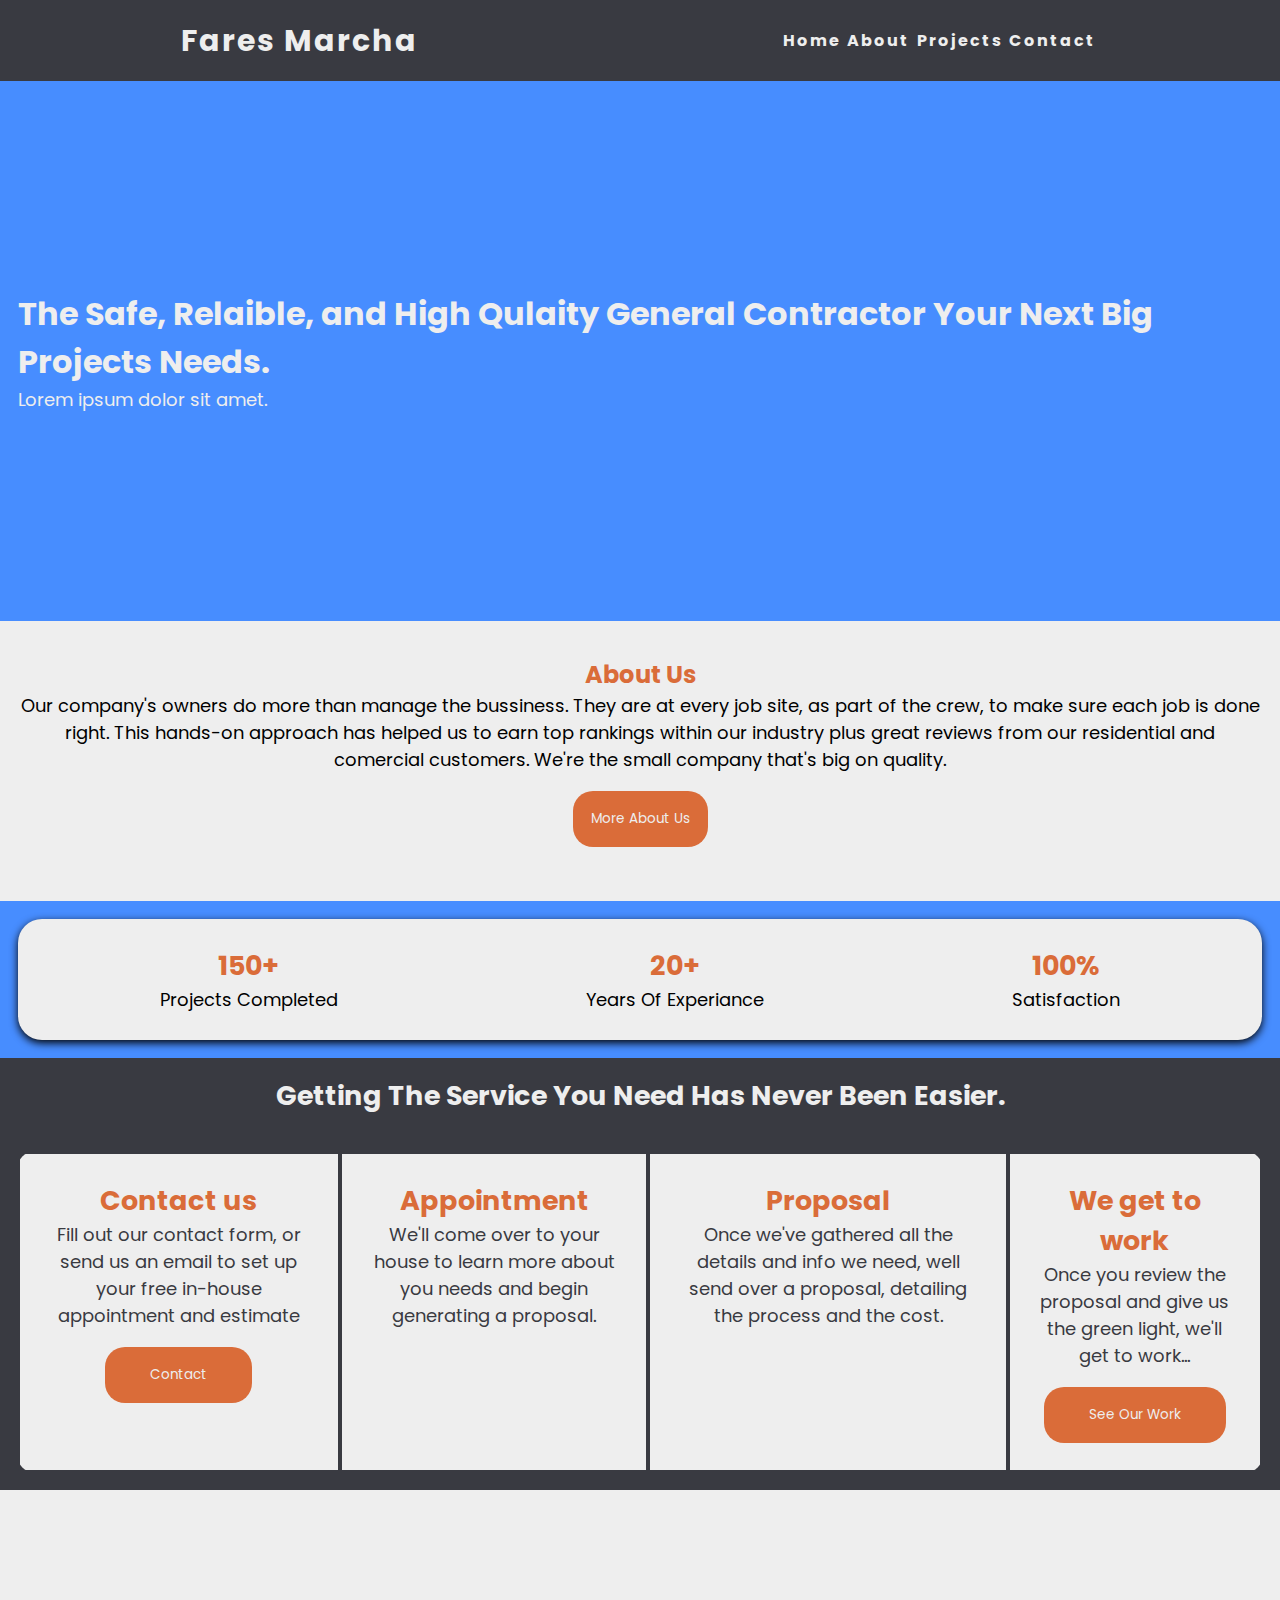
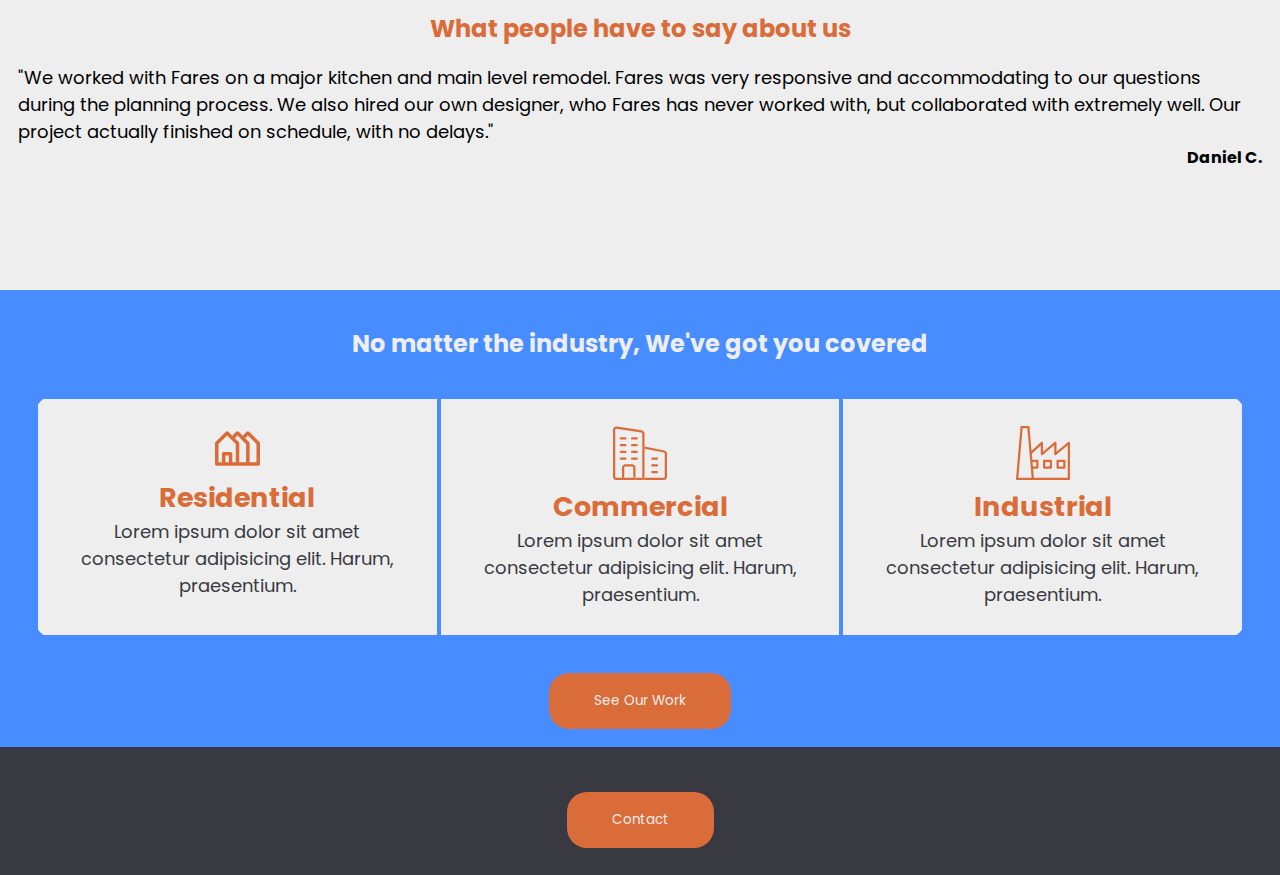
==== index.html @ 55ed6d0e "possible fix for navbar" ====
<!DOCTYPE html>
<html lang="en">
<head>
    <meta charset="UTF-8">
    <meta http-equiv="X-UA-Compatible" content="IE=edge">
    <meta name="viewport" content="width=device-width, initial-scale=1.0">
    <link rel="stylesheet" href="styles.css">
    <title>Document</title>
</head>
<body>
    <header>
        <!-- this is the navbar-->
        <nav>
            <div class="logo">
                <h2>Fares Marcha</h2>
            </div>
            <ul class="navlinks">
                <li><a href="index.html">Home</a></li>
                <li><a href="about.html">About</a></li>
                <li><a href="project.html">Projects</a></li>
                <li><a href="contact.html">Contact</a></li>
            </ul>
            <div class="burger">
                <div class="line1"></div>
                <div class="line2"></div>
                <div class="line3"></div>
            </div>
        </nav>
    </header>
    <!-- ************************* this is the welcome section-->
    <section class="welcome">
        <div>
            <h1>
                The Safe, Relaible, and High Qulaity General Contractor Your Next Big Projects Needs.
            </h1>
            <p id="wp">
                Lorem ipsum dolor sit amet.
            </p>
        </div>
    </section>
    <!-- ************************* this is the about section-->
    <section class="about" id="about">
        <div>
            <h2>About Us</h2>
            <p id="aboutP">Our company's owners do more than manage the bussiness.
                They are at every job site, as part of the crew, to make sure each job is done right.
                This hands-on approach has helped us to earn top rankings within our industry plus great reviews from our residential and 
                comercial customers. We're the small company that's big on quality.
            </p>
        </div>
        <div><button><a href="about.html">More About Us</a></button></div>
    </section>
    <!-- ************************* this is the highlight sats section-->
    <section class="highlightStats" id="Highlight">
        <div class="stats">
            <div class="card">
                <h3>150+</h3>
                <p>Projects Completed</p>
            </div>
            <div class="card">
                <h3>20+</h3>
                <p>Years Of Experiance</p>
            </div>
            <div class="card">
                <h3>100%</h3>
                <p>Satisfaction</p>
            </div>
        </div>
    </section>
    <!-- ************************* this is the Process section-->
    <section class="process" id="process">
        <h3 class="title">Getting The Service You Need Has Never Been Easier.</h3>
        <div class="container">
            <div class="card2">
                <h3>Contact us</h3>
                <p>Fill out our contact form, or send us an email to set up your free in-house appointment and estimate</p>
                <button id="contact" id= "processButton"><a href="contact.html">Contact</a></button>
            </div>
            <div class="card2">
                <h3>Appointment</h3>
                <p>We'll come over to your house to learn more about you needs and begin generating a proposal.</p>
            </div>
            <div class="card2">
                <h3>Proposal</h3>
                <p>Once we've gathered all the details and info we need, well send over a proposal, detailing the process and the cost.</p>
            </div>
            <div class="card2">
                <h3>We get to work</h3>
                <p>Once you review the proposal and give us the green light, we'll get to work...</p>
                <button id="contact"><a href="project.html">See Our Work</a></button>
            </div>
        </div>
    </section>
    
    <!-- ************************* this is the reviews section-->
    <section class="reviews" id="Reviews">
        <h2>What people have to say about us</h2>
        <div class="card3">
            <p class="reviewtext">
                "We worked with Fares on a major kitchen and main level remodel. 
                Fares was very responsive and accommodating to our questions during the planning process.
                We also hired our own designer, who Fares has never worked with, but collaborated with extremely well.
                Our project actually finished on schedule, with no delays."
            </p>
            <h4 class="reviewAurthor">Daniel C.</h4>
        </div>
    </section>
    <!-- ************************* this is the Projects section-->
    <section class="projects" id="Projects">
        <h2>No matter the industry, We've got you covered</h2>
        <div class="container">
            <div class="card2">
                <svg height="5vh" viewBox="0 -58 512 511" width="5vh" xmlns="http://www.w3.org/2000/svg" style="fill:rgb(218, 108, 57);"><path d="m506.144531 124.359375-118-118c-7.8125-7.8125-20.476562-7.8125-28.285156 0l-44.859375 44.855469-44.855469-44.855469c-7.8125-7.8125-20.476562-7.8125-28.285156 0l-44.859375 44.855469-44.859375-44.855469c-7.808594-7.8125-20.472656-7.8125-28.28125 0l-118 118c-3.753906 3.75-5.859375 8.835937-5.859375 14.140625v236c0 11.046875 8.953125 20 20 20h472c11.046875 0 20-8.953125 20-20v-236c0-5.304688-2.105469-10.390625-5.855469-14.140625zm-250.144531-75.574219c10.535156 10.535156 85.859375 85.859375 98 98v207.714844h-78v-216c0-5.304688-2.105469-10.390625-5.855469-14.140625l-44.859375-44.859375zm-216 98 98-98 98 98v207.714844h-38.664062v-98c0-11.046875-8.953126-20-20-20h-78.667969c-11.046875 0-20 8.953125-20 20v98h-38.667969zm117.335938 207.714844h-38.667969v-78h38.667969zm314.664062 0h-78v-216c0-5.304688-2.105469-10.390625-5.855469-14.140625l-44.859375-44.859375 30.714844-30.714844 98 98zm0 0"/></svg>
                <h3>Residential</h3>
                <p>Lorem ipsum dolor sit amet consectetur adipisicing elit. Harum, praesentium.</p>
            </div>
            <div class="card2">
                <svg id="_x31__px" enable-background="new 0 0 24 24" height="6vh" viewBox="0 0 24 24" width="6vh" xmlns="http://www.w3.org/2000/svg" style="fill:rgb(218, 108, 57);"><g id="XMLID_1_"><path d="m14 9.09 8.81 1.75c.71.15 1.19.75 1.19 1.46v10.2c0 .83-.67 1.5-1.5 1.5h-9c.28 0 .5-.22.5-.5v-.5h8.5c.27 0 .5-.22.5-.5v-10.2c0-.23-.16-.44-.39-.49l-8.61-1.7z"/><path d="m19.5 14c.28 0 .5.22.5.5s-.22.5-.5.5h-2c-.28 0-.5-.22-.5-.5s.22-.5.5-.5z"/><path d="m19.5 17c.28 0 .5.22.5.5s-.22.5-.5.5h-2c-.28 0-.5-.22-.5-.5s.22-.5.5-.5z"/><path d="m19.5 20c.28 0 .5.22.5.5s-.22.5-.5.5h-2c-.28 0-.5-.22-.5-.5s.22-.5.5-.5z"/><path d="m14 23.5c0 .28-.22.5-.5.5s-.5-.22-.5-.5v-.5-13.5c0-.15.07-.29.18-.39.12-.09.27-.13.42-.1l.4.08v1.02 12.89z"/><path d="m13 23v.5c0 .28.22.5.5.5h-4c.28 0 .5-.22.5-.5v-.5z"/><path d="m10.5 5c.28 0 .5.22.5.5s-.22.5-.5.5h-2c-.28 0-.5-.22-.5-.5s.22-.5.5-.5z"/><path d="m11 8.5c0 .28-.22.5-.5.5h-2c-.28 0-.5-.22-.5-.5s.22-.5.5-.5h2c.28 0 .5.22.5.5z"/><path d="m10.5 11c.28 0 .5.22.5.5s-.22.5-.5.5h-2c-.28 0-.5-.22-.5-.5s.22-.5.5-.5z"/><path d="m10.5 14c.28 0 .5.22.5.5s-.22.5-.5.5h-2c-.28 0-.5-.22-.5-.5s.22-.5.5-.5z"/><path d="m6 14.5c0 .28-.22.5-.5.5h-2c-.28 0-.5-.22-.5-.5s.22-.5.5-.5h2c.28 0 .5.22.5.5z"/><path d="m5.5 5c.28 0 .5.22.5.5s-.22.5-.5.5h-2c-.28 0-.5-.22-.5-.5s.22-.5.5-.5z"/><path d="m5.5 8c.28 0 .5.22.5.5s-.22.5-.5.5h-2c-.28 0-.5-.22-.5-.5s.22-.5.5-.5z"/><path d="m5.5 11c.28 0 .5.22.5.5s-.22.5-.5.5h-2c-.28 0-.5-.22-.5-.5s.22-.5.5-.5z"/><path d="m9 18.5c0-.28-.23-.5-.5-.5h-3c-.28 0-.5.22-.5.5v4.5h-1v-4.5c0-.83.67-1.5 1.5-1.5h3c.83 0 1.5.67 1.5 1.5v4.5h-1z"/><path d="m5 23h4 1v.5c0 .28-.22.5-.5.5h-5c-.28 0-.5-.22-.5-.5v-.5z"/><path d="m1.75.2 10.99 1.67c.73.12 1.26.74 1.26 1.48v5.74l-.4-.08c-.15-.03-.3.01-.42.1-.11.1-.18.24-.18.39v-6.15c0-.25-.18-.46-.42-.5l-10.99-1.66c-.03-.01-.06-.01-.09-.01-.12 0-.23.04-.32.12-.12.1-.18.23-.18.38v20.82c0 .28.23.5.5.5h2.5v.5c0 .28.22.5.5.5h-3c-.83 0-1.5-.67-1.5-1.5v-20.82c0-.44.19-.86.53-1.14.34-.29.78-.41 1.22-.34z"/></g></svg>
                <h3>Commercial</h3>
                <p>Lorem ipsum dolor sit amet consectetur adipisicing elit. Harum, praesentium.</p>
            </div>
            <div class="card2">
                <svg xmlns="http://www.w3.org/2000/svg" viewBox="0 0 512.003 512.003" style="enable-background:new 0 0 512.003 512.003; fill:rgb(218, 108, 57);" xml:space="preserve" height="6vh" width="6vh"> 
                    <path d="M330.669,320.001h-64c-5.888,0-10.667,4.779-10.667,10.667v64c0,5.888,4.779,10.667,10.667,10.667h64
                        c5.888,0,10.667-4.779,10.667-10.667v-64C341.336,324.78,336.557,320.001,330.669,320.001z M320.003,384.001h-42.667v-42.667
                        h42.667V384.001z"/>
                    <path d="M505.859,150.38c-3.691-1.749-8.149-1.173-11.349,1.451l-110.507,92.096v-83.904c0-4.139-2.389-7.915-6.144-9.664
                        c-3.712-1.749-8.149-1.173-11.349,1.451l-110.507,92.096v-83.904c0-4.245-2.496-8.064-6.379-9.771
                        c-3.84-1.728-8.384-0.96-11.499,1.899l-90.56,83.029L127.96,9.751c-0.469-5.525-5.099-9.749-10.624-9.749h-64
                        c-5.525,0-10.155,4.245-10.624,9.749L0.045,500.417c-0.277,2.965,0.725,5.931,2.752,8.128c2.027,2.197,4.885,3.456,7.872,3.456
                        h490.667c5.888,0,10.667-4.779,10.667-10.624V160.044C512.003,155.905,509.613,152.129,505.859,150.38z M22.296,490.668
                        L63.107,21.335h44.437l40.811,469.333H22.296z M156.803,341.335h35.2v42.667h-31.488L156.803,341.335z M490.669,490.668H169.773
                        l-7.424-85.333h40.32c5.888,0,10.667-4.779,10.667-10.667v-64c0-5.888-4.779-10.667-10.667-10.667h-47.723l-5.056-58.027
                        l84.779-77.717v82.411c0,4.139,2.389,7.893,6.144,9.643s8.149,1.216,11.349-1.451l110.507-92.096v83.904
                        c0,4.139,2.389,7.915,6.144,9.643c3.733,1.749,8.171,1.216,11.349-1.451l110.507-92.096V490.668z"/>
                    <path d="M394.669,405.335h64c5.888,0,10.667-4.779,10.667-10.667v-64c0-5.888-4.779-10.667-10.667-10.667h-64
                        c-5.888,0-10.667,4.779-10.667,10.667v64C384.003,400.556,388.781,405.335,394.669,405.335z M405.336,341.335h42.667v42.667
                        h-42.667V341.335z"/>
                </svg>
                <h3>Industrial</h3>
                <p>Lorem ipsum dolor sit amet consectetur adipisicing elit. Harum, praesentium.</p>
            </div>
                    
        </div>
        <button id="contact"><a href="project.html">See Our Work</a></button>
    </section>
    <!-- ************************* this is the Contact section-->
    <section class="contact">
        <h2></h2>
        <button id="contact"><a href="contact.html">Contact</a></button>
    </section>
    <!-- ************************* this is the Footer section-->
    <footer>
        
    </footer>
    <!-- ************************* Link to app js-->
    <script src="app.js"></script>

</body>
</html>
---- styles.css ----
@import url('https://fonts.googleapis.com/css2?family=Poppins:wght@200;300;400;500;700&display=swap');

*{
    margin: 0;
    padding: 0;
    box-sizing: border-box;
    font-family: 'Poppins', sans-serif;
}

:root{
    --white:rgb(238, 238, 238);
    --grey:rgb(57, 58, 65);
    --blue: rgb(71, 141, 255);
    --orange: rgb(218, 108, 57);
    --orange-hover: rgb(255, 81, 0);
}
section{
    display: flex;
}
body {
    overflow-x: hidden; /* Hide scrollbars */
    max-width: 100%;
  }
h3 {
 font-size: 3vh;
}
p {
    font-size: 2vh;;
}
/*NavBar*/
nav {
    display: flex;
    justify-content: space-around;
    align-items: center;
    min-height: 9vh;
    background-color: var(--grey);
    
}
.logo {
    color: var(--white);
    font-size: 20px;
    text-transform: capitalize;
    letter-spacing: 2px;
}
.navlinks {
    display: flex;
    justify-content: space-around;
    width: 25%;
    max-width: 100%;
    overflow-x: hidden;
}
.navlinks li{
    list-style-type: none;
}
.navlinks a {
    color: var(--white);
    text-decoration: none;
    font-size: 16px;
    letter-spacing: 2px;
    font-weight: bold;
}

.navlinks a:hover {
    color: var(--blue);
}

/*Burger menue*/

.burger {
    display: none;
    cursor: pointer;
}
.burger div{
    width:25px;
    height:3px;
    background-color:var(--white);
    margin:5px;
    transition: all 0.3s ease;
}

@media screen and (max-width:1120px) {
    .navlinks{
        width: 50%;
    }
}

@media (max-width:768px) {
    body{
        max-width: 100%;
        overflow-x: hidden;
    }
    .navlinks{
        position: fixed;
        height: 92vh;
        top: 8vh;
        background-color: var(--grey);
        display: flex;
        flex-direction: column;
        align-items: center;
        width: 100%;
        transform: translateX(-100%);
        transition: transform 0.4s ease-in;
        -webkit-transform: translateZ(0);
        -webkit-backface-visibility: hidden;
    }
    .navlinks li{
        opacity: 0;
    }
    .burger {
        display: block;
    }
}

.nav-active{
    transform: translateX(0);
}
@keyframes navLinkFade{
    from {
        opacity: 0;
        transform: translateX(-100%);
        max-width: 100%;
        overflow-x: hidden;
    }
    to {
        opacity: 1;
        transform: translateX(0);
        max-width: 100%;
        overflow-x: hidden;

    }
}

.toggle .line1{
    transform: rotate(-45deg) translate(-5px,6px);
    
}
.toggle .line2{
    opacity: 0;
}
.toggle .line3{
    transform: rotate(45deg) translate(-5px,-6px);
}
/************************* welcome Section*************************/
.welcome {
    min-height: 60vh;
    justify-content: flex-start;
    align-items: center;
    background-color: var(--blue);
    padding: 2vh;
}
.welcome h1{
    color: var(--white);
}
#wp{
    color: var(--white);
    text-align: left;
}

/*************************Section #2 about*************************/
.about {
    padding: 4vh 0;
    background-color: var(--white);
    flex-direction: column;
    flex-wrap: nowrap;
    justify-content: center;
    align-items: center;
}
.about h2 {
    padding: 0 2vh;
    text-align: center;
    color: var(--orange);
}
.about #aboutP{
    padding: 0 2vh;
    text-align: center;
    color: black;
}
.about button{
    margin: 2vh 0;
    background-color: var(--orange);
    padding: 2vh;
    border-radius: 20px;
    border: none;
}
.about button:hover{
    background-color: var(--orange-hover);
}
.about button a{
    color: var(--white);
    text-decoration: none;
    font-size: 1.5vh;
}

/*************************Section #3 highlight sats*************************/
.highlightStats {
    padding: 2vh;
    background-color: var(--blue);
}
.stats {
    width: 100%;
    padding: 2vh;
    background-color: var(--white);
    border-radius: 24px;
    box-shadow: 0 3px 8px black;
    display: flex;
    justify-content:space-around;
}
.stats h3 {
    color: var(--orange)
}
.card {
    margin: 1vh;
    text-align: center;
    
}

/*************************Section #4 Process*************************/
.process {
    min-height: 400px;
    background-color: var(--grey);
    justify-content: center;
    flex-direction: column;
    align-items: center;
}
.title {
    margin: 2vh;
    color: var(--white);
}
.container{
    background-color: var(--white);
    border-radius: 15px;
    display: flex;
    flex-flow: row;
    justify-content: center;
    margin: 2vh;
    color: var(--grey);
}
.card2 {
    align-items: center;
    text-align: center;
    border: 2px solid var(--grey);
    padding: 3vh;
}
.card2 h3 {
    color: var(--orange);
}
@media (max-width:768px){
    .container{
        flex-direction: column;
    }
}

/*************************section #5 reviews*************************/
.reviews {
    min-height: 400px;
    background-color: var(--white);
    flex-direction: column;
    justify-content: center;
    align-items: center;
    padding: 2vh;
}
.reviews h2 {
    color: var(--orange);
}
.reviews p {
    font-size: 2vh;
}
.reviews h4 {
    text-align: right;
}
.reviews div {
    margin-top: 2vh;
}

/*************************Section #6 Projects*************************/
.projects {
    background-color: var(--blue);
    flex-direction: column;
    justify-content: center;
    align-items: center;
    padding: 2vh;
}
.projects .card2 {
    border-color: var(--blue);
}
.projects h2 {
    margin: 2vh;
    color: var(--white);
}

/*************************Section #7 Contact*************************/
.contact {
    padding: 3vh;
    background-color: var(--grey);
    justify-content: center;
    align-items: center;
}
#contact {
    margin-top: 2vh;
    background-color: var(--orange);
    padding: 2vh 5vh;
    border-radius: 20px;
    border: none;
}
#contact:hover{
    background-color: var(--orange-hover);
}
#contact a{
    color: var(--white);
    text-decoration: none;
    font-size: 1.5vh;
}

/*************************contact paget*************************/
/*************************Section #1 contact section*************************/
.contact-Info {
    flex-direction: column;
    align-items: flex-start;
    padding: 4vh 2vh;
}

/* Style inputs with type="text", select elements and textareas */
input[type=text], select, textarea {
    width: 100%; /* Full width */
    padding: 12px; /* Some padding */ 
    border: 1px solid #ccc; /* Gray border */
    border-radius: 4px; /* Rounded borders */
    box-sizing: border-box; /* Make sure that padding and width stays in place */
    margin-top: 6px; /* Add a top margin */
    margin-bottom: 16px; /* Bottom margin */
    resize: vertical /* Allow the user to vertically resize the textarea (not horizontally) */
  }
  
  /* Style the submit button with a specific background color etc */
  input[type=submit] {
    background-color: #04AA6D;
    color: white;
    padding: 12px 20px;
    border: none;
    border-radius: 4px;
    cursor: pointer;
  }
  
  /* When moving the mouse over the submit button, add a darker green color */
  input[type=submit]:hover {
    background-color: #45a049;
  }
  
  /* Add a background color and some padding around the form */
  .containers {
    border-radius: 5px;
    background-color: #f2f2f2;
    padding: 20px;
  }
  .contact-Info-form {
    justify-content: center;

  }
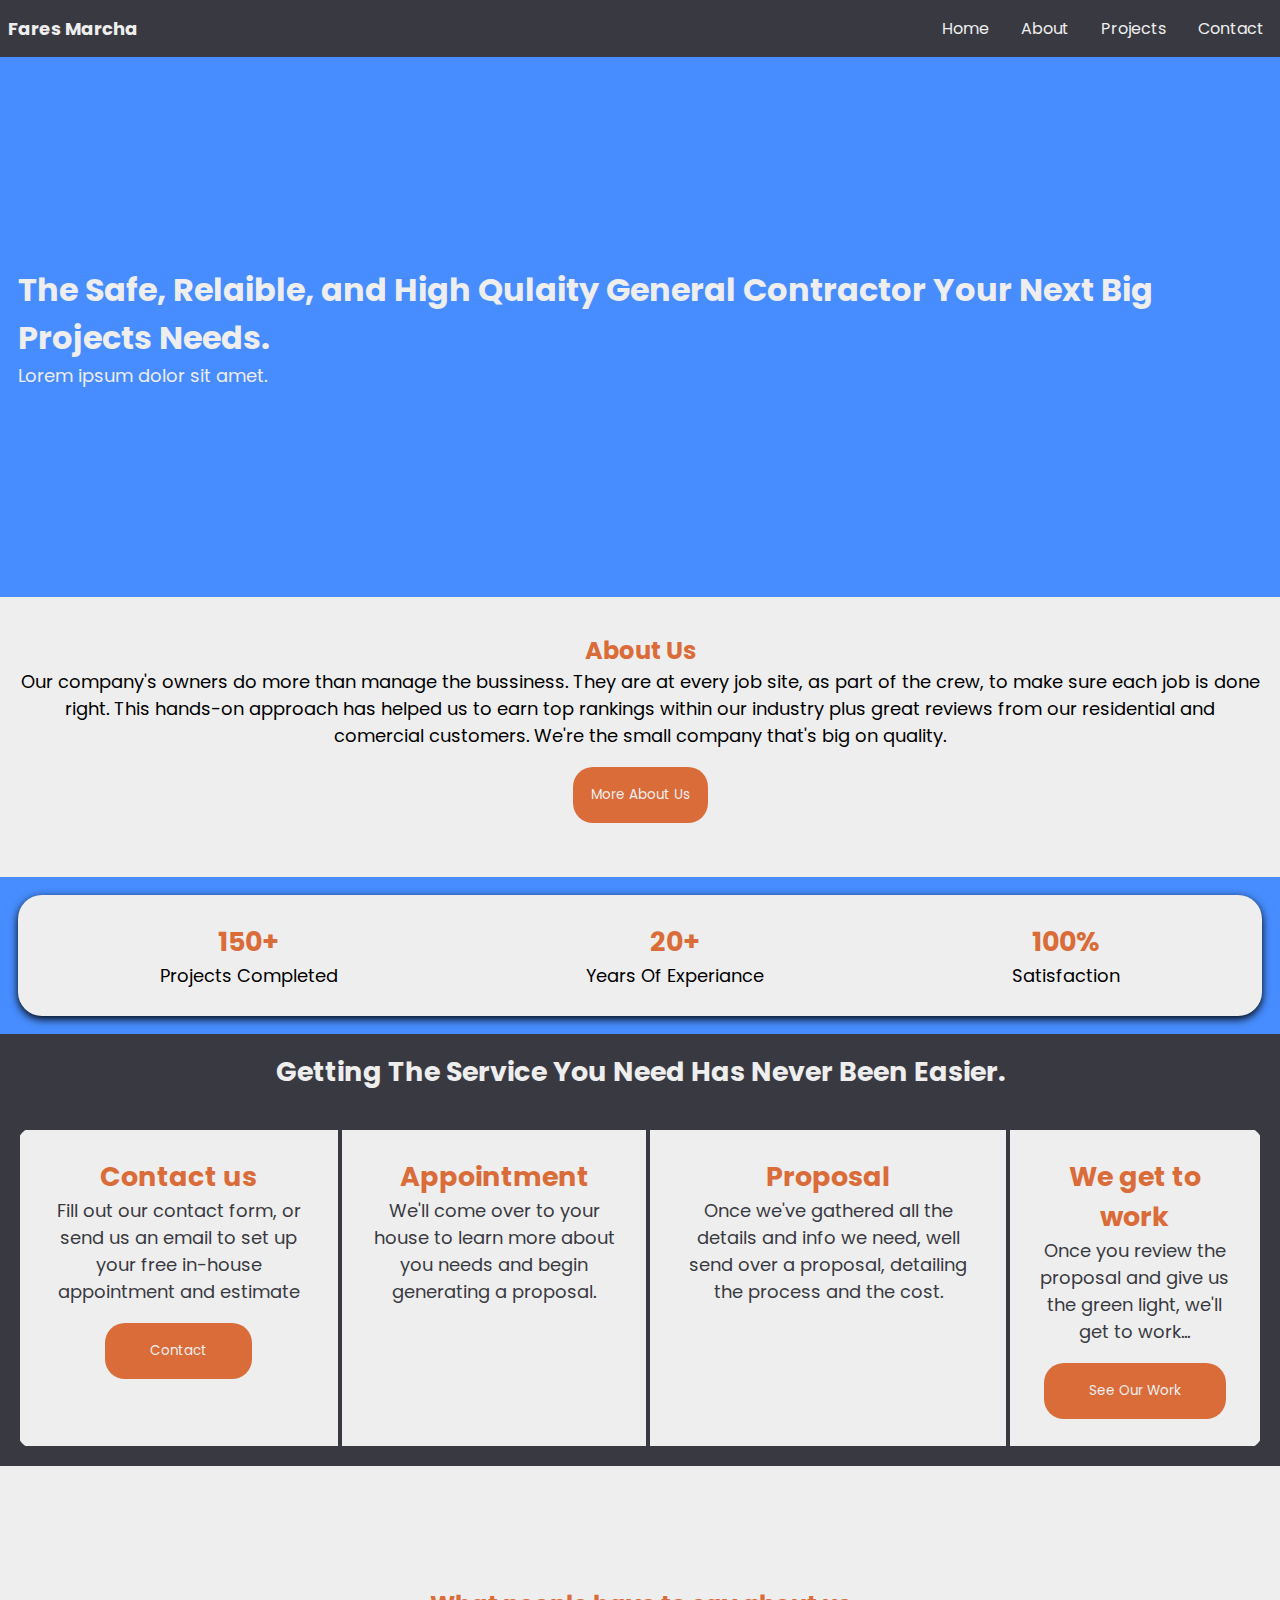
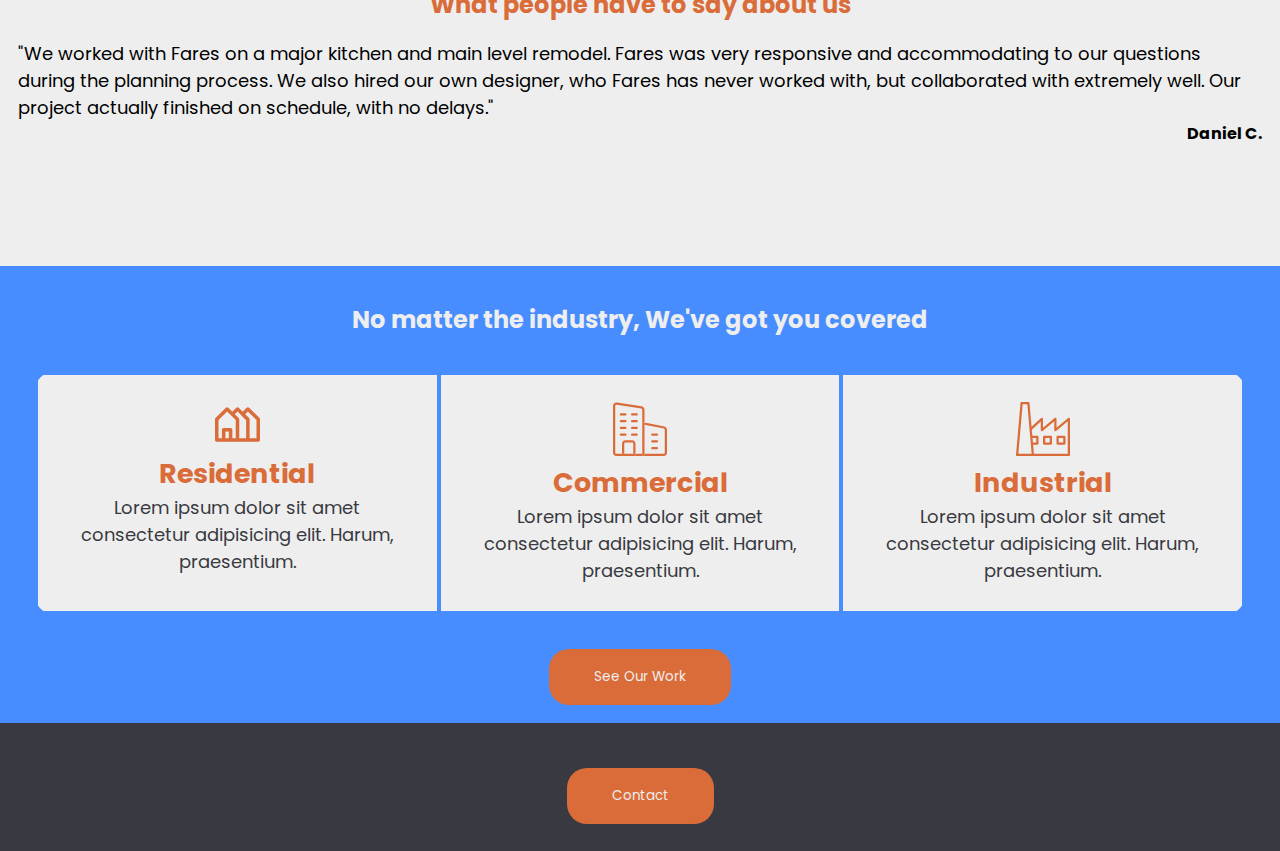
==== commit 65b7935a: "new NavBar" ====
--- a/index.html
+++ b/index.html
@@ -5,26 +5,30 @@
     <meta http-equiv="X-UA-Compatible" content="IE=edge">
     <meta name="viewport" content="width=device-width, initial-scale=1.0">
     <link rel="stylesheet" href="styles.css">
-    <title>Document</title>
+    <title>Fares Marcha</title>
 </head>
 <body>
     <header>
         <!-- this is the navbar-->
-        <nav>
-            <div class="logo">
-                <h2>Fares Marcha</h2>
+        <nav class="navbar">
+            <div class="brand-title"><h2>Fares Marcha</h2></div>
+            <a href="#" class="toggle-button">
+                <span class="bar line1"></span>
+                <span class="bar line2"></span>
+                <span class="bar line3"></span>
+            </a>
+            <div class="navbar-links">
+                <ul>
+                    <li><a href="#">Home</a></li>
+                    <li><a href="#">About</a></li>
+                    <li><a href="#">Projects</a></li>
+                    <li><a href="#">Contact</a></li>
+                </ul>
             </div>
-            <ul class="navlinks">
-                <li><a href="index.html">Home</a></li>
-                <li><a href="about.html">About</a></li>
-                <li><a href="project.html">Projects</a></li>
-                <li><a href="contact.html">Contact</a></li>
-            </ul>
-            <div class="burger">
-                <div class="line1"></div>
-                <div class="line2"></div>
-                <div class="line3"></div>
-            </div>
+
+            
+            
+            
         </nav>
     </header>
     <!-- ************************* this is the welcome section-->
--- a/styles.css
+++ b/styles.css
@@ -28,118 +28,89 @@
     font-size: 2vh;;
 }
 /*NavBar*/
-nav {
-    display: flex;
-    justify-content: space-around;
-    align-items: center;
-    min-height: 9vh;
+.navbar {
+    display: flex;
+    justify-content: space-between;
+    align-items: center;
     background-color: var(--grey);
+    color: var(--white);
+}
+.brand-title h2{
+    margin: 0.5rem;
+    font-size: 2vh;
+}
+
+.navbar-links ul{
+    display: flex;
     
 }
-.logo {
-    color: var(--white);
-    font-size: 20px;
-    text-transform: capitalize;
-    letter-spacing: 2px;
-}
-.navlinks {
-    display: flex;
-    justify-content: space-around;
-    width: 25%;
-    max-width: 100%;
-    overflow-x: hidden;
-}
-.navlinks li{
-    list-style-type: none;
-}
-.navlinks a {
-    color: var(--white);
+.navbar-links li {
+    list-style: none
+}
+.navbar-links li a {
     text-decoration: none;
-    font-size: 16px;
-    letter-spacing: 2px;
-    font-weight: bold;
-}
-
-.navlinks a:hover {
+    color: var(--white);
+    padding: 1rem;
+    display: block;
+}
+.navbar-links li a:hover{
     color: var(--blue);
 }
 
-/*Burger menue*/
-
-.burger {
+.toggle-button {
+    position: absolute;
+    top: .75rem;
+    right: 1rem;
     display: none;
-    cursor: pointer;
-}
-.burger div{
-    width:25px;
-    height:3px;
-    background-color:var(--white);
-    margin:5px;
+    flex-direction: column;
+    justify-content: space-between;
+    width: 30px;
+    height: 21px;
+}
+
+.toggle-button .bar {
+    height: 3px;
+    width: 100%;
+    background-color: var(--white);
+    border-radius: 10px;
     transition: all 0.3s ease;
 }
 
-@media screen and (max-width:1120px) {
-    .navlinks{
-        width: 50%;
-    }
-}
-
-@media (max-width:768px) {
-    body{
-        max-width: 100%;
-        overflow-x: hidden;
-    }
-    .navlinks{
-        position: fixed;
-        height: 92vh;
-        top: 8vh;
-        background-color: var(--grey);
+@media (max-width: 490px) {
+    .toggle-button{
         display: flex;
+    }
+    .navbar-links{
+        display: none;
+        width: 100%;
+    }
+    .navbar {
         flex-direction: column;
-        align-items: center;
+        align-items: flex-start;
+    }
+    .navbar-links ul {
+        flex-direction: column;
         width: 100%;
-        transform: translateX(-100%);
-        transition: transform 0.4s ease-in;
-        -webkit-transform: translateZ(0);
-        -webkit-backface-visibility: hidden;
-    }
-    .navlinks li{
-        opacity: 0;
-    }
-    .burger {
-        display: block;
-    }
-}
-
-.nav-active{
-    transform: translateX(0);
-}
-@keyframes navLinkFade{
-    from {
-        opacity: 0;
-        transform: translateX(-100%);
-        max-width: 100%;
-        overflow-x: hidden;
-    }
-    to {
-        opacity: 1;
-        transform: translateX(0);
-        max-width: 100%;
-        overflow-x: hidden;
-
-    }
-}
-
-.toggle .line1{
-    transform: rotate(-45deg) translate(-5px,6px);
-    
-}
-.toggle .line2{
+    }
+    .navbar-links li{
+        text-align: center;
+    }
+    .navbar-links.active {
+        display: flex;
+    }
+
+}
+
+.line1.active{
+    transform: rotate(-45deg) translate(-5px,7px);
+}
+.line2.active{
     opacity: 0;
 }
-.toggle .line3{
-    transform: rotate(45deg) translate(-5px,-6px);
-}
+.line3.active{
+    transform: rotate(45deg) translate(-5px,-7px);
+}
+
 /************************* welcome Section*************************/
 .welcome {
     min-height: 60vh;
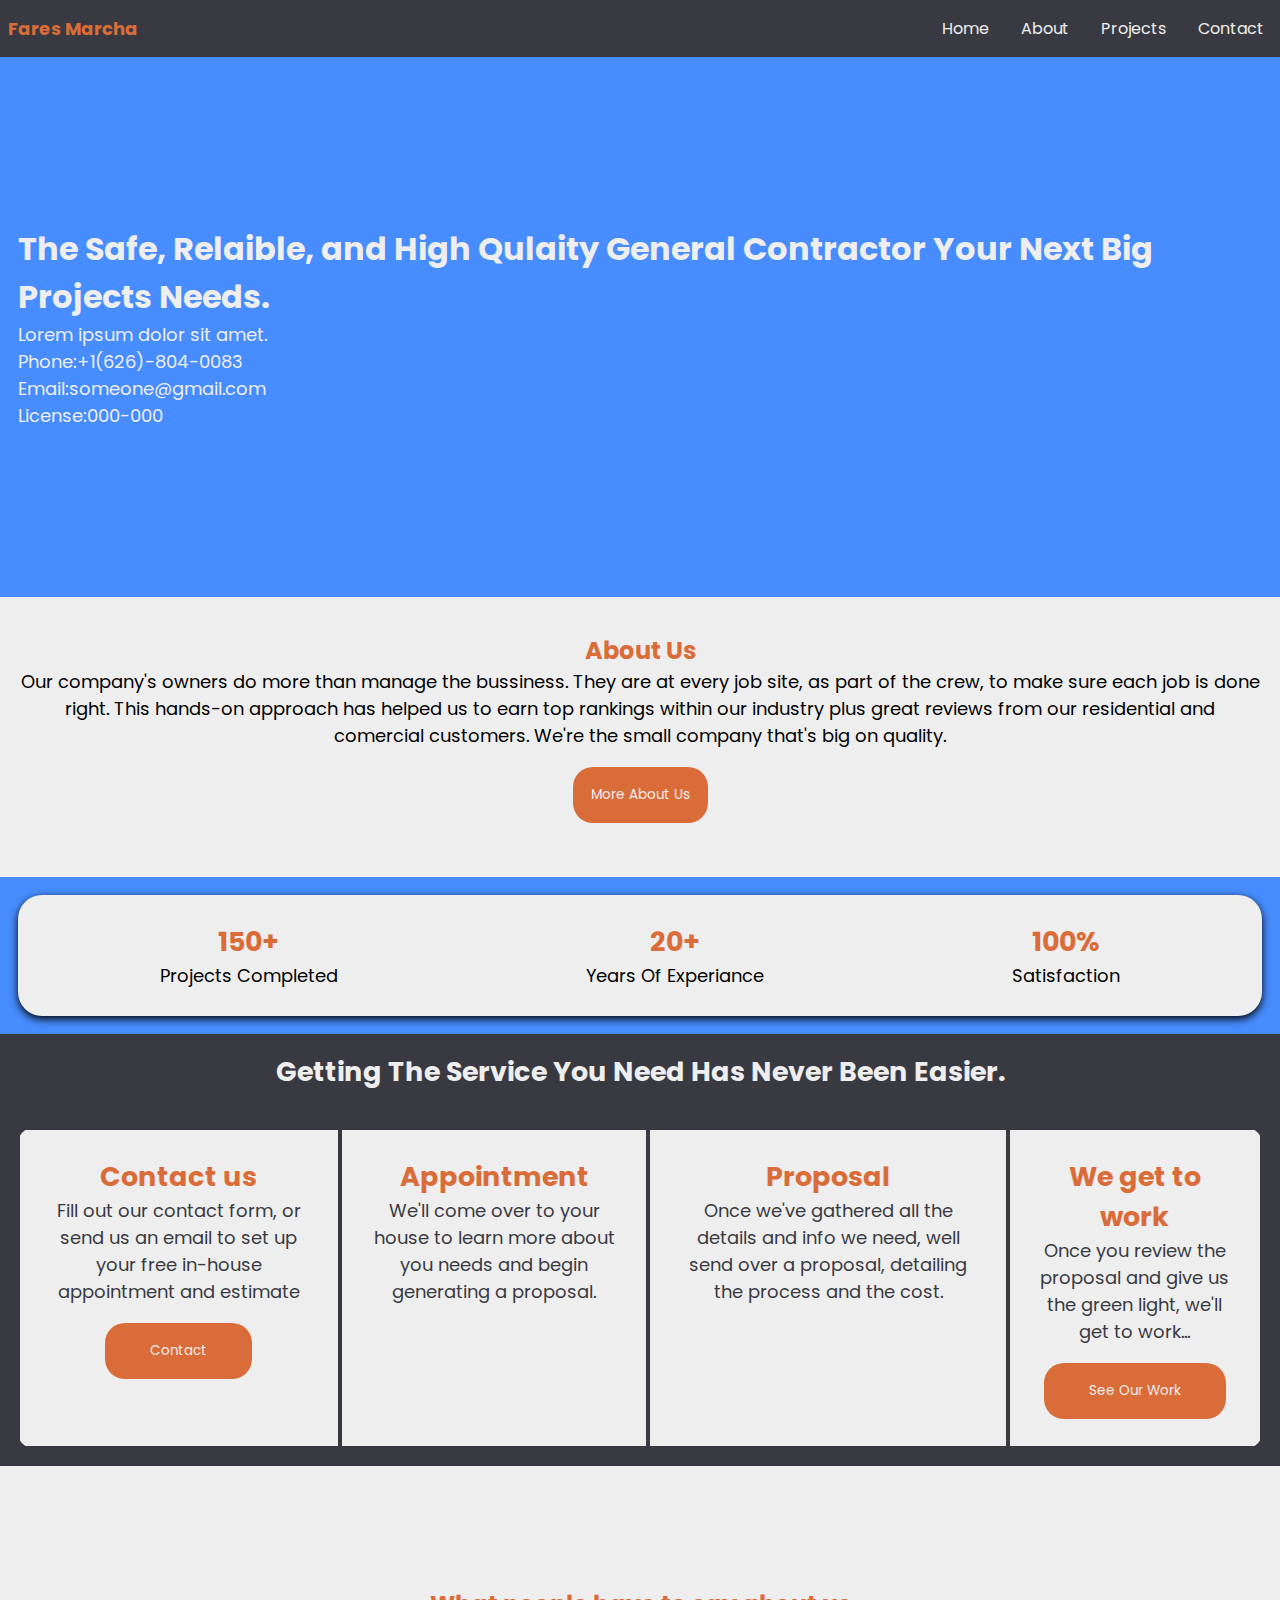
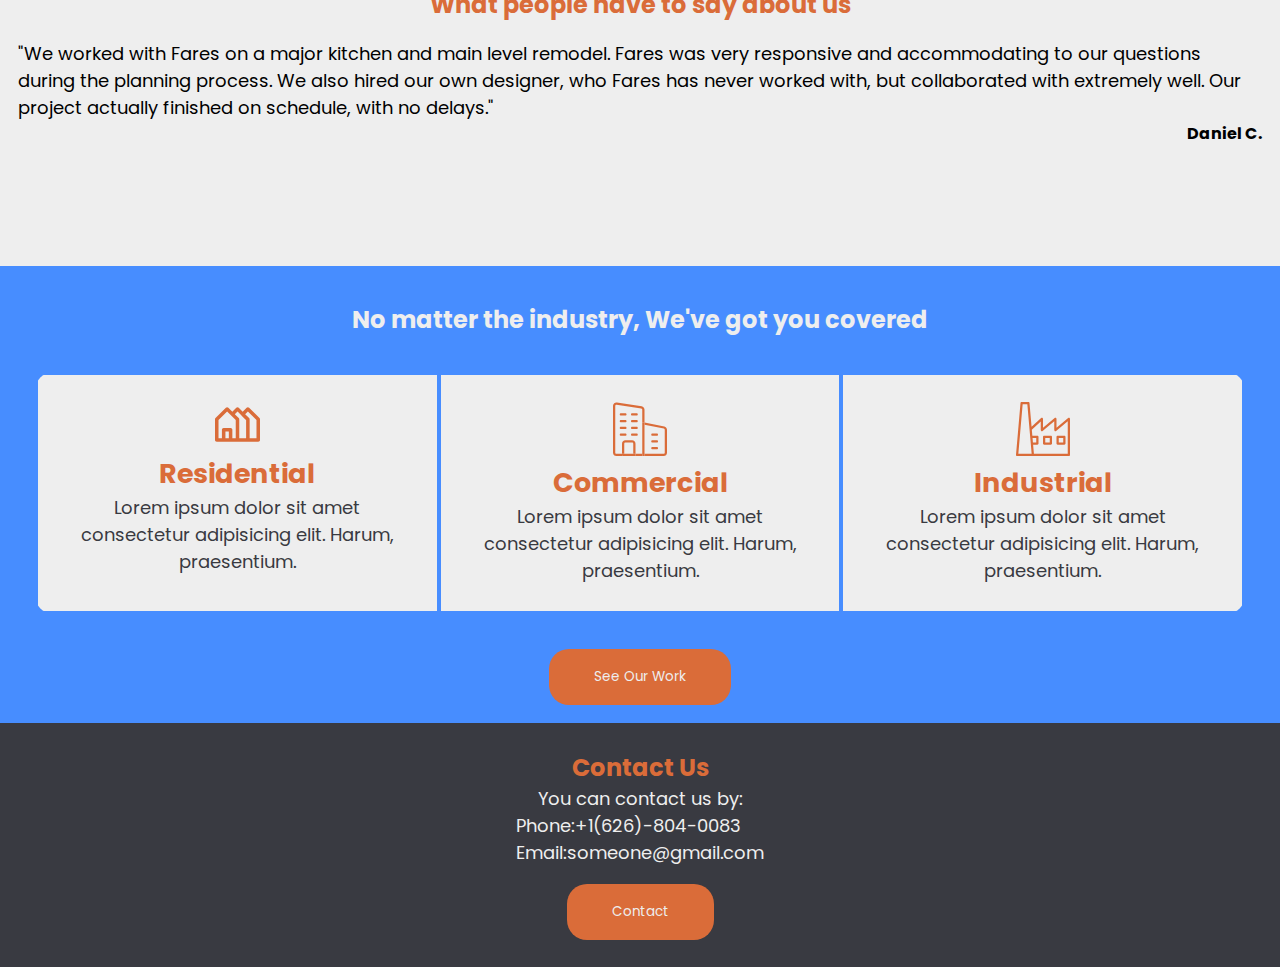
==== commit 08b66821: "added contact section" ====
--- a/index.html
+++ b/index.html
@@ -25,10 +25,6 @@
                     <li><a href="#">Contact</a></li>
                 </ul>
             </div>
-
-            
-            
-            
         </nav>
     </header>
     <!-- ************************* this is the welcome section-->
@@ -39,6 +35,13 @@
             </h1>
             <p id="wp">
                 Lorem ipsum dolor sit amet.
+            </p>
+            <p id="wp">
+                Phone:+1(626)-804-0083<br>
+                Email:someone@gmail.com
+            </p>
+            <p id="wp">
+                License:000-000
             </p>
         </div>
     </section>
@@ -150,13 +153,17 @@
     </section>
     <!-- ************************* this is the Contact section-->
     <section class="contact">
-        <h2></h2>
+        <h2 id="contact-title">Contact Us</h2>
+        <p id="contact-text">
+            You can contact us by:
+        </p>
+        <p id="contact-text">
+            Phone:+1(626)-804-0083<br>
+            Email:someone@gmail.com
+        </p>
+
         <button id="contact"><a href="contact.html">Contact</a></button>
     </section>
-    <!-- ************************* this is the Footer section-->
-    <footer>
-        
-    </footer>
     <!-- ************************* Link to app js-->
     <script src="app.js"></script>
 
--- a/styles.css
+++ b/styles.css
@@ -38,6 +38,7 @@
 .brand-title h2{
     margin: 0.5rem;
     font-size: 2vh;
+    color: var(--orange);
 }
 
 .navbar-links ul{
@@ -261,10 +262,17 @@
 
 /*************************Section #7 Contact*************************/
 .contact {
+    flex-direction: column;
     padding: 3vh;
     background-color: var(--grey);
     justify-content: center;
     align-items: center;
+}
+#contact-title {
+    color: var(--orange);
+}
+#contact-text{
+    color: var(--white);
 }
 #contact {
     margin-top: 2vh;
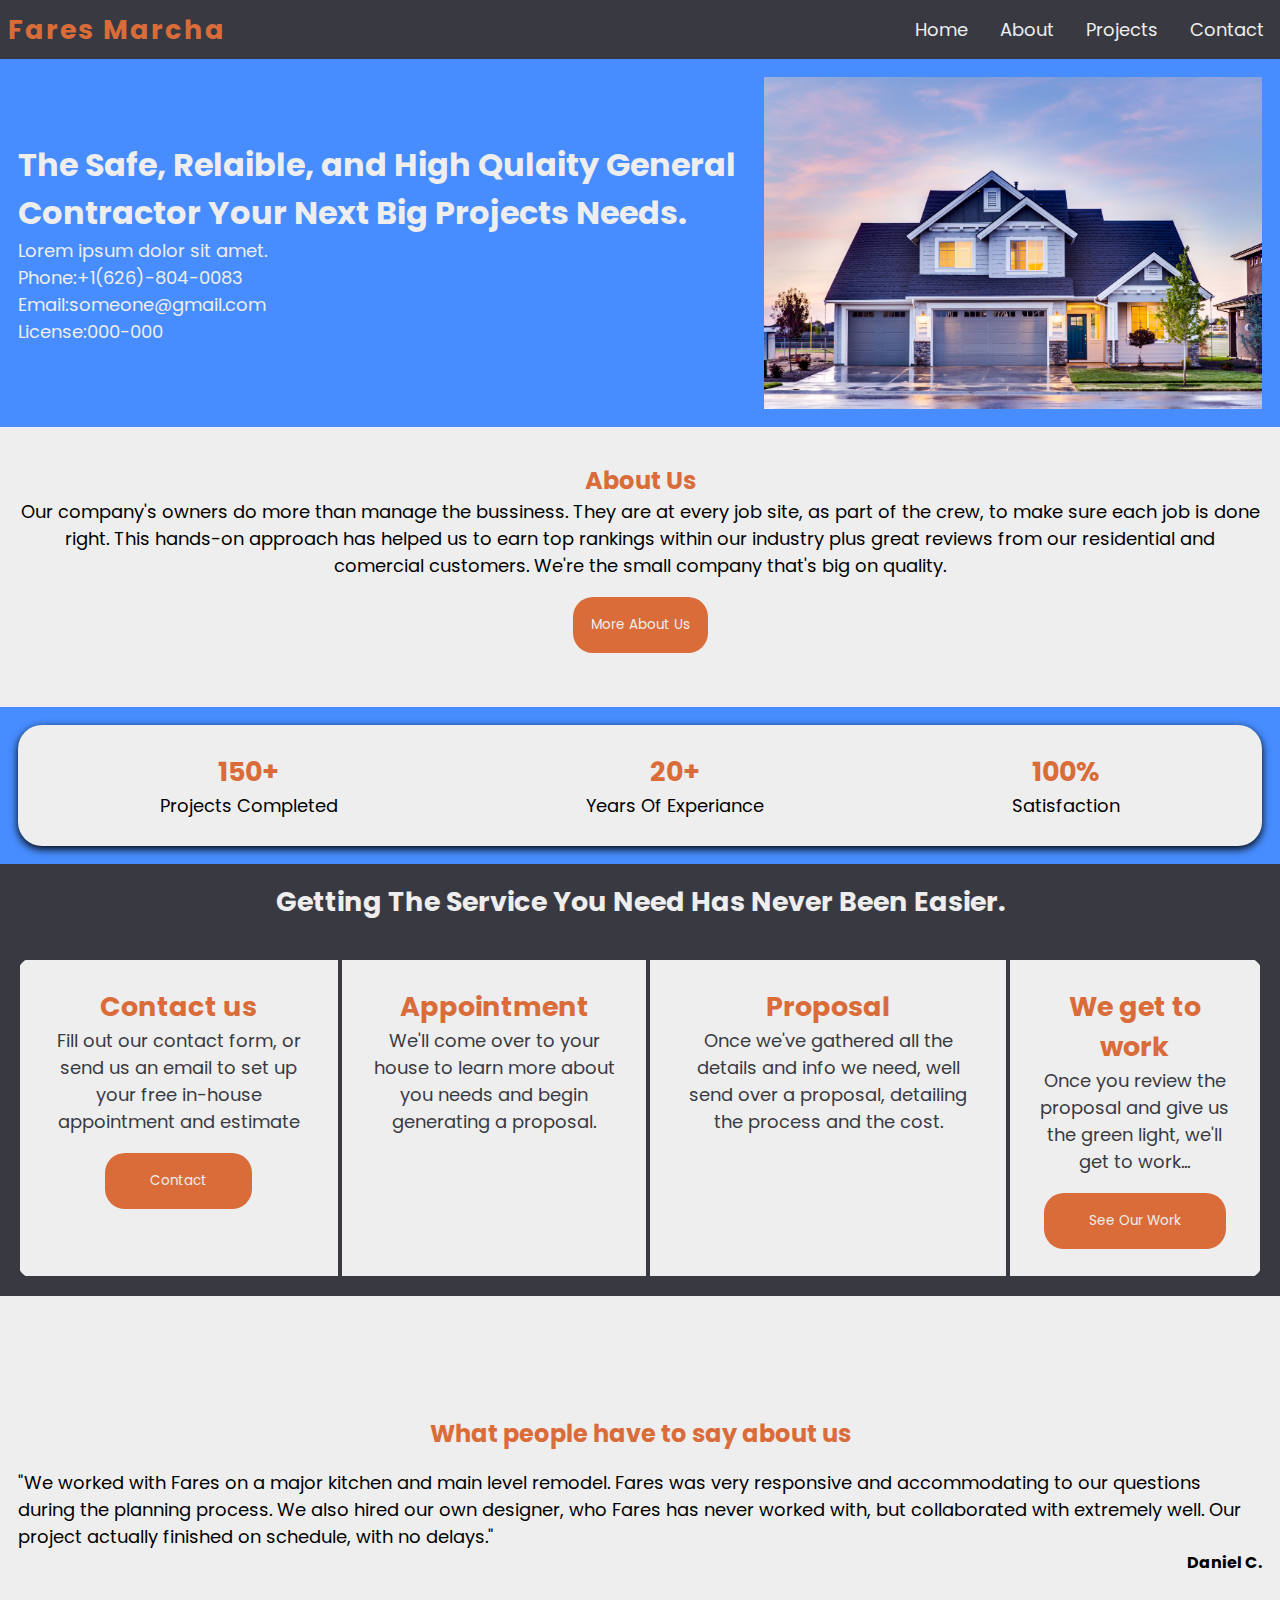
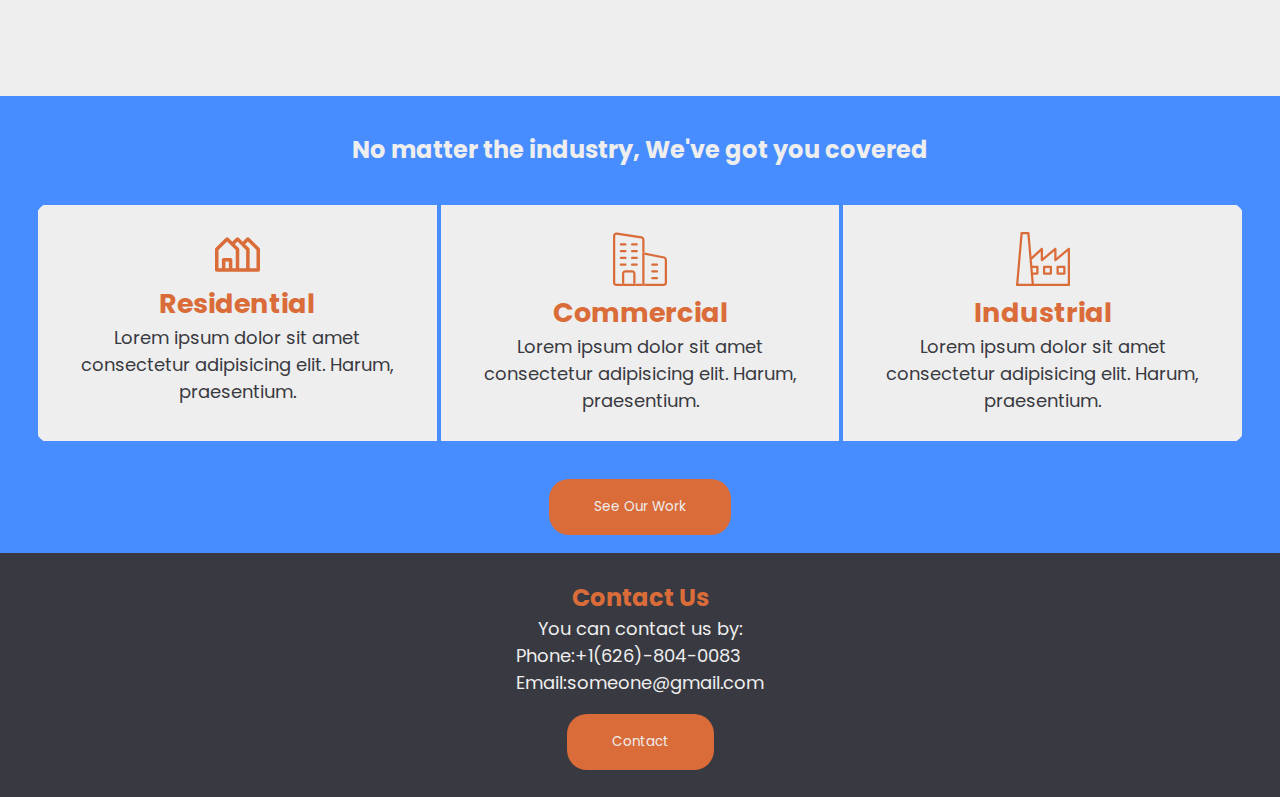
==== commit f80bbe8f: "added welcome pic" ====
--- a/index.html
+++ b/index.html
@@ -44,6 +44,7 @@
                 License:000-000
             </p>
         </div>
+            <img src="pexels-binyamin-mellish-106399.jpg" alt="house-photo" id="welcome-picture">
     </section>
     <!-- ************************* this is the about section-->
     <section class="about" id="about">
--- a/styles.css
+++ b/styles.css
@@ -27,7 +27,7 @@
 p {
     font-size: 2vh;;
 }
-/*NavBar*/
+/************************* NavBar *************************/
 .navbar {
     display: flex;
     justify-content: space-between;
@@ -37,8 +37,9 @@
 }
 .brand-title h2{
     margin: 0.5rem;
-    font-size: 2vh;
-    color: var(--orange);
+    font-size: 3vh;
+    color: var(--orange);
+    letter-spacing: 2px;
 }
 
 .navbar-links ul{
@@ -53,6 +54,7 @@
     color: var(--white);
     padding: 1rem;
     display: block;
+    font-size: 2vh;
 }
 .navbar-links li a:hover{
     color: var(--blue);
@@ -77,7 +79,7 @@
     transition: all 0.3s ease;
 }
 
-@media (max-width: 490px) {
+@media (max-width: 642px) {
     .toggle-button{
         display: flex;
     }
@@ -114,7 +116,7 @@
 
 /************************* welcome Section*************************/
 .welcome {
-    min-height: 60vh;
+    min-height: 40vh;
     justify-content: flex-start;
     align-items: center;
     background-color: var(--blue);
@@ -126,6 +128,14 @@
 #wp{
     color: var(--white);
     text-align: left;
+}
+#welcome-picture{
+    width: 40%;
+}
+@media (max-width:1000px) {
+    #welcome-picture{
+        display: none;
+    }
 }
 
 /*************************Section #2 about*************************/
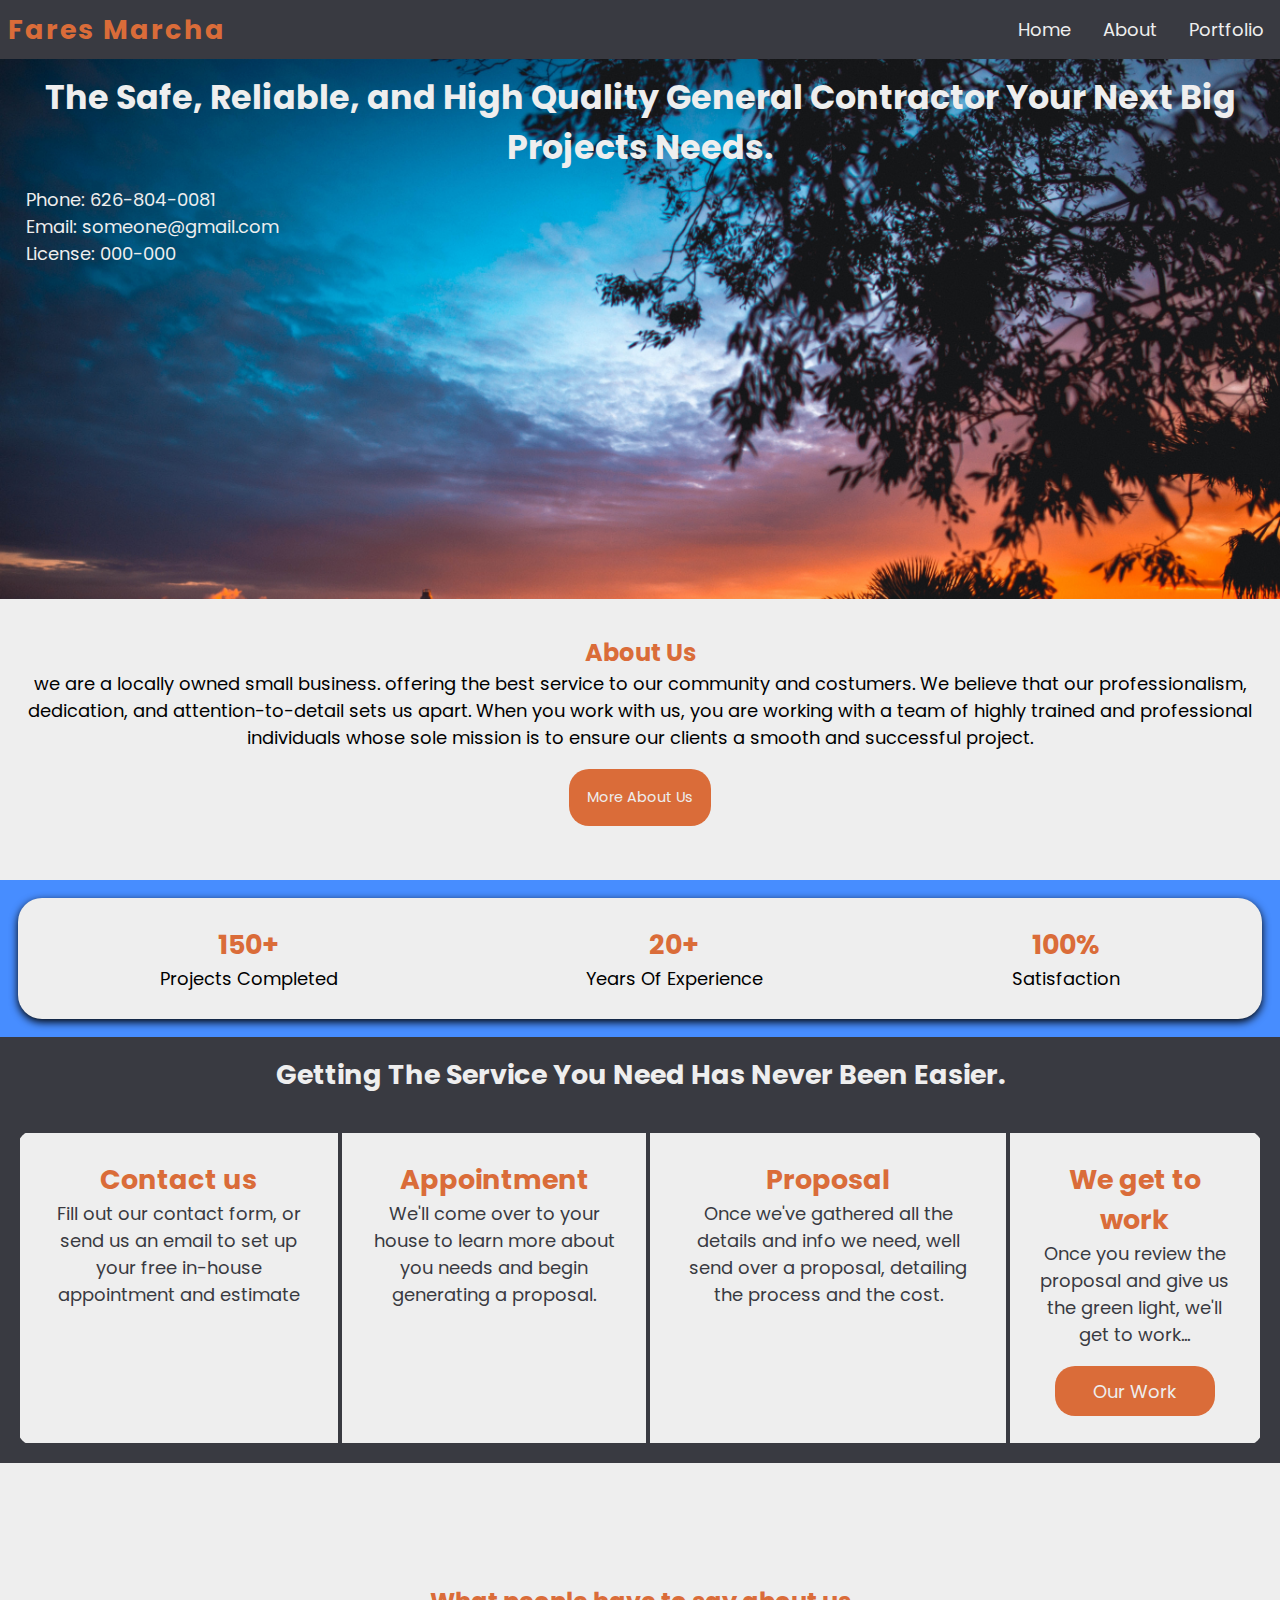
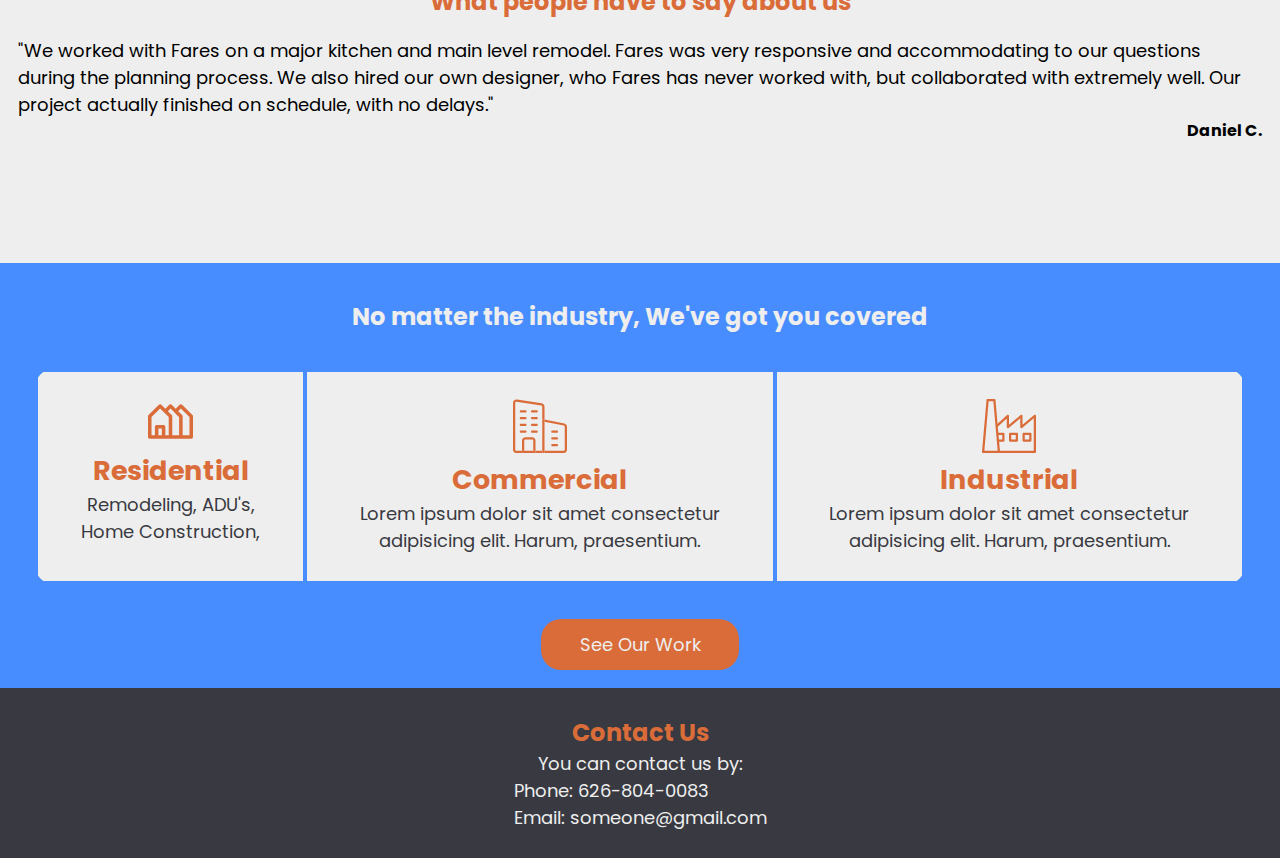
==== commit 0bdc1a85: "added new features to home page" ====
--- a/index.html
+++ b/index.html
@@ -19,44 +19,37 @@
             </a>
             <div class="navbar-links">
                 <ul>
-                    <li><a href="#">Home</a></li>
-                    <li><a href="#">About</a></li>
-                    <li><a href="#">Projects</a></li>
-                    <li><a href="#">Contact</a></li>
+                    <li><a href="index.html">Home</a></li>
+                    <li><a href="about.html">About</a></li>
+                    <li><a href="project.html">Portfolio</a></li>
                 </ul>
             </div>
         </nav>
     </header>
     <!-- ************************* this is the welcome section-->
     <section class="welcome">
-        <div>
+        <div class="welcome-background-iamge">
             <h1>
-                The Safe, Relaible, and High Qulaity General Contractor Your Next Big Projects Needs.
+                The Safe, Reliable, and High Quality General Contractor Your Next Big Projects Needs.
             </h1>
             <p id="wp">
-                Lorem ipsum dolor sit amet.
+                Phone: 626-804-0081<br>
+                Email: someone@gmail.com
             </p>
             <p id="wp">
-                Phone:+1(626)-804-0083<br>
-                Email:someone@gmail.com
-            </p>
-            <p id="wp">
-                License:000-000
+                License: 000-000
             </p>
         </div>
-            <img src="pexels-binyamin-mellish-106399.jpg" alt="house-photo" id="welcome-picture">
     </section>
     <!-- ************************* this is the about section-->
     <section class="about" id="about">
         <div>
+            
             <h2>About Us</h2>
-            <p id="aboutP">Our company's owners do more than manage the bussiness.
-                They are at every job site, as part of the crew, to make sure each job is done right.
-                This hands-on approach has helped us to earn top rankings within our industry plus great reviews from our residential and 
-                comercial customers. We're the small company that's big on quality.
+            <p id="aboutP">we are a locally owned small business. offering the best service to our community and costumers. We believe that our professionalism, dedication, and attention-to-detail sets us apart. When you work with us, you are working with a team of highly trained and professional individuals whose sole mission is to ensure our clients a smooth and successful project. 
             </p>
         </div>
-        <div><button><a href="about.html">More About Us</a></button></div>
+        <div><button><a href="about.html" style="font-size: 1.6vh;">More About Us</a></button></div>
     </section>
     <!-- ************************* this is the highlight sats section-->
     <section class="highlightStats" id="Highlight">
@@ -67,7 +60,7 @@
             </div>
             <div class="card">
                 <h3>20+</h3>
-                <p>Years Of Experiance</p>
+                <p>Years Of Experience</p>
             </div>
             <div class="card">
                 <h3>100%</h3>
@@ -82,7 +75,6 @@
             <div class="card2">
                 <h3>Contact us</h3>
                 <p>Fill out our contact form, or send us an email to set up your free in-house appointment and estimate</p>
-                <button id="contact" id= "processButton"><a href="contact.html">Contact</a></button>
             </div>
             <div class="card2">
                 <h3>Appointment</h3>
@@ -95,7 +87,7 @@
             <div class="card2">
                 <h3>We get to work</h3>
                 <p>Once you review the proposal and give us the green light, we'll get to work...</p>
-                <button id="contact"><a href="project.html">See Our Work</a></button>
+                <button id="contact"><a href="project.html">Our Work</a></button>
             </div>
         </div>
     </section>
@@ -120,7 +112,7 @@
             <div class="card2">
                 <svg height="5vh" viewBox="0 -58 512 511" width="5vh" xmlns="http://www.w3.org/2000/svg" style="fill:rgb(218, 108, 57);"><path d="m506.144531 124.359375-118-118c-7.8125-7.8125-20.476562-7.8125-28.285156 0l-44.859375 44.855469-44.855469-44.855469c-7.8125-7.8125-20.476562-7.8125-28.285156 0l-44.859375 44.855469-44.859375-44.855469c-7.808594-7.8125-20.472656-7.8125-28.28125 0l-118 118c-3.753906 3.75-5.859375 8.835937-5.859375 14.140625v236c0 11.046875 8.953125 20 20 20h472c11.046875 0 20-8.953125 20-20v-236c0-5.304688-2.105469-10.390625-5.855469-14.140625zm-250.144531-75.574219c10.535156 10.535156 85.859375 85.859375 98 98v207.714844h-78v-216c0-5.304688-2.105469-10.390625-5.855469-14.140625l-44.859375-44.859375zm-216 98 98-98 98 98v207.714844h-38.664062v-98c0-11.046875-8.953126-20-20-20h-78.667969c-11.046875 0-20 8.953125-20 20v98h-38.667969zm117.335938 207.714844h-38.667969v-78h38.667969zm314.664062 0h-78v-216c0-5.304688-2.105469-10.390625-5.855469-14.140625l-44.859375-44.859375 30.714844-30.714844 98 98zm0 0"/></svg>
                 <h3>Residential</h3>
-                <p>Lorem ipsum dolor sit amet consectetur adipisicing elit. Harum, praesentium.</p>
+                <p>Remodeling, ADU's, Home Construction, </p>
             </div>
             <div class="card2">
                 <svg id="_x31__px" enable-background="new 0 0 24 24" height="6vh" viewBox="0 0 24 24" width="6vh" xmlns="http://www.w3.org/2000/svg" style="fill:rgb(218, 108, 57);"><g id="XMLID_1_"><path d="m14 9.09 8.81 1.75c.71.15 1.19.75 1.19 1.46v10.2c0 .83-.67 1.5-1.5 1.5h-9c.28 0 .5-.22.5-.5v-.5h8.5c.27 0 .5-.22.5-.5v-10.2c0-.23-.16-.44-.39-.49l-8.61-1.7z"/><path d="m19.5 14c.28 0 .5.22.5.5s-.22.5-.5.5h-2c-.28 0-.5-.22-.5-.5s.22-.5.5-.5z"/><path d="m19.5 17c.28 0 .5.22.5.5s-.22.5-.5.5h-2c-.28 0-.5-.22-.5-.5s.22-.5.5-.5z"/><path d="m19.5 20c.28 0 .5.22.5.5s-.22.5-.5.5h-2c-.28 0-.5-.22-.5-.5s.22-.5.5-.5z"/><path d="m14 23.5c0 .28-.22.5-.5.5s-.5-.22-.5-.5v-.5-13.5c0-.15.07-.29.18-.39.12-.09.27-.13.42-.1l.4.08v1.02 12.89z"/><path d="m13 23v.5c0 .28.22.5.5.5h-4c.28 0 .5-.22.5-.5v-.5z"/><path d="m10.5 5c.28 0 .5.22.5.5s-.22.5-.5.5h-2c-.28 0-.5-.22-.5-.5s.22-.5.5-.5z"/><path d="m11 8.5c0 .28-.22.5-.5.5h-2c-.28 0-.5-.22-.5-.5s.22-.5.5-.5h2c.28 0 .5.22.5.5z"/><path d="m10.5 11c.28 0 .5.22.5.5s-.22.5-.5.5h-2c-.28 0-.5-.22-.5-.5s.22-.5.5-.5z"/><path d="m10.5 14c.28 0 .5.22.5.5s-.22.5-.5.5h-2c-.28 0-.5-.22-.5-.5s.22-.5.5-.5z"/><path d="m6 14.5c0 .28-.22.5-.5.5h-2c-.28 0-.5-.22-.5-.5s.22-.5.5-.5h2c.28 0 .5.22.5.5z"/><path d="m5.5 5c.28 0 .5.22.5.5s-.22.5-.5.5h-2c-.28 0-.5-.22-.5-.5s.22-.5.5-.5z"/><path d="m5.5 8c.28 0 .5.22.5.5s-.22.5-.5.5h-2c-.28 0-.5-.22-.5-.5s.22-.5.5-.5z"/><path d="m5.5 11c.28 0 .5.22.5.5s-.22.5-.5.5h-2c-.28 0-.5-.22-.5-.5s.22-.5.5-.5z"/><path d="m9 18.5c0-.28-.23-.5-.5-.5h-3c-.28 0-.5.22-.5.5v4.5h-1v-4.5c0-.83.67-1.5 1.5-1.5h3c.83 0 1.5.67 1.5 1.5v4.5h-1z"/><path d="m5 23h4 1v.5c0 .28-.22.5-.5.5h-5c-.28 0-.5-.22-.5-.5v-.5z"/><path d="m1.75.2 10.99 1.67c.73.12 1.26.74 1.26 1.48v5.74l-.4-.08c-.15-.03-.3.01-.42.1-.11.1-.18.24-.18.39v-6.15c0-.25-.18-.46-.42-.5l-10.99-1.66c-.03-.01-.06-.01-.09-.01-.12 0-.23.04-.32.12-.12.1-.18.23-.18.38v20.82c0 .28.23.5.5.5h2.5v.5c0 .28.22.5.5.5h-3c-.83 0-1.5-.67-1.5-1.5v-20.82c0-.44.19-.86.53-1.14.34-.29.78-.41 1.22-.34z"/></g></svg>
@@ -159,11 +151,11 @@
             You can contact us by:
         </p>
         <p id="contact-text">
-            Phone:+1(626)-804-0083<br>
-            Email:someone@gmail.com
+            Phone: 626-804-0083<br>
+            Email: someone@gmail.com
         </p>
 
-        <button id="contact"><a href="contact.html">Contact</a></button>
+        <!--<button id="contact"><a href="contact.html">Contact</a></button>-->
     </section>
     <!-- ************************* Link to app js-->
     <script src="app.js"></script>
--- a/styles.css
+++ b/styles.css
@@ -17,6 +17,9 @@
 section{
     display: flex;
 }
+html{
+    scroll-behavior: smooth;
+}
 body {
     overflow-x: hidden; /* Hide scrollbars */
     max-width: 100%;
@@ -27,6 +30,9 @@
 p {
     font-size: 2vh;;
 }
+a{
+    text-decoration: none;
+}
 /************************* NavBar *************************/
 .navbar {
     display: flex;
@@ -116,28 +122,42 @@
 
 /************************* welcome Section*************************/
 .welcome {
-    min-height: 40vh;
-    justify-content: flex-start;
-    align-items: center;
-    background-color: var(--blue);
-    padding: 2vh;
+    min-height: 60vh;
+    display: flex;
+    justify-content: center;
 }
 .welcome h1{
-    color: var(--white);
-}
+    padding: 1.5vh;
+    text-align: center;
+    font-size: 3.7vh;
+    color: var(--white);
+}
+.welcome-background-iamge{
+    background-image: url(pexels-roberto-nickson-2545122.jpg);
+    background-repeat: no-repeat;
+    background-size: 100vw;
+    width: 100%;
+}
+
+@media screen and (max-width: 490px) {
+    .welcome {
+        min-height: 90vw;
+    }
+    .welcome-background-iamge{
+        background-size: 170vw;
+    }
+    .welcome h1{
+        padding-top: 10vh;
+        text-align: left;
+    }
+}
+
 #wp{
+    text-decoration: none;
     color: var(--white);
     text-align: left;
-}
-#welcome-picture{
-    width: 40%;
-}
-@media (max-width:1000px) {
-    #welcome-picture{
-        display: none;
-    }
-}
-
+    padding-left: 2vw;
+}
 /*************************Section #2 about*************************/
 .about {
     padding: 4vh 0;
@@ -283,21 +303,28 @@
 }
 #contact-text{
     color: var(--white);
+    text-decoration: none;
 }
 #contact {
     margin-top: 2vh;
     background-color: var(--orange);
-    padding: 2vh 5vh;
+    padding: 1vh 7vw;
     border-radius: 20px;
     border: none;
 }
+@media (min-width:970px) {
+    #contact{
+        padding: 1.3vh 3vw;
+    }
+    
+}
 #contact:hover{
     background-color: var(--orange-hover);
 }
 #contact a{
     color: var(--white);
     text-decoration: none;
-    font-size: 1.5vh;
+    font-size: 2vh;
 }
 
 /*************************contact paget*************************/
@@ -344,4 +371,212 @@
   .contact-Info-form {
     justify-content: center;
 
-  }+  }
+
+/*************************About page*************************/
+#about-button{
+    border: none;
+    border-radius: 24px;
+    background-color: var(--orange);
+    color: var(--white);
+    padding: 1.2vh 4vw;
+    margin: 1.5vh 0;
+}
+#aboutt-button:hover{
+    background-color: var(--orange-hover);
+
+}
+#about-h2{
+    margin-bottom: 1.5vh;
+    color: var(--orange);
+    text-align: center;
+    font-size: 3vh;
+}
+#about-p{
+    color: var(--grey);
+    text-align: center;
+    margin: 0 1vh;
+}
+#about-button-a {
+    font-size: 2vh;
+    color: var(--white);
+}
+/*************************Section #1 Landing section*************************/
+
+.about-landing {
+    min-height: 60vh;
+    display: flex;
+}
+.about-landing h2{
+    color: var(--white);
+    text-align: center;
+    padding-top: 30vh;
+    font-size: 5vh;
+}
+.about-background-image{
+    background-image: url(pexels-pixabay-237325.jpg);
+    background-repeat: no-repeat;
+    background-size: 100vw;
+    width: 100%;
+}
+@media screen and (max-width: 490px) {
+    .about-landing {
+        min-height: 60vw;
+    }
+    .about-background-image{
+        background-size: 100vw;
+    }
+    .about-landing h2{
+        padding-top: 18vw;
+    }
+}
+/*************************Section #2 who we are section*************************/
+.About-who-we-are{
+    padding: 4vh 0;
+    background-color: var(--white);
+}
+#container-about-us{
+    display: flex;
+    flex-direction: column;
+    justify-content: center;
+    align-items: center;
+    padding: 1vh 0;
+}
+/*************************Section #3 our Work section*************************/
+.about-ourWork {
+    padding: 4vh 0;
+    background-color: var(--grey);
+    flex-direction: column;
+    align-items: center;
+}
+.about-ourWork p{
+    color: var(--white);
+    text-align: center;
+}
+/*************************Section #4 reviews section*************************/
+.about-reviews{
+    padding: 4vh 0;
+    display: flex;
+    background-color: var(--blue);
+    flex-direction: column;
+}
+#about-reviews-h2{
+    color: var(--white);
+    text-align: center;
+    font-size: 3vh;
+    margin-bottom: 1.5vh;
+}
+.about-reviews p {
+    color: var(--white);
+}
+.about-reviews h4 {
+    text-align: right;
+    color: var(--grey);
+}
+.about-reviews div {
+    margin: 0 3vh;
+}
+/*************************Section #4 contact section*************************/
+.about-contact {
+    padding: 4vh 0;
+    background-color: var(--grey);
+    flex-direction: column;
+}
+.about-contact p{
+    text-align: center;
+}
+
+
+
+/*************************portfolio page*************************/
+#projects-h3{
+    margin-bottom: 1.5vh;
+    color: var(--orange);
+    font-size: 3vh;
+    text-align: center;
+}
+/*************************landing*************************/
+.projects-landing {
+    min-height: 60vh;
+    display: flex;
+}
+.projects-landing h2{
+    color: var(--white);
+    text-align: center;
+    padding-top: 30vh;
+    font-size: 5vh;
+}
+.projects-landing-picture{
+    background-image: url(pexels-roberto-nickson-2525903.jpg);
+    background-repeat: no-repeat;
+    background-size: 100vw;
+    width: 100%;
+}
+@media screen and (max-width: 490px) {
+    .projects-landing {
+        min-height: 60vw;
+    }
+    .projects-landing-picture{
+        background-size: 100vw;
+    }
+    .projects-landing h2{
+        padding-top: 18vw;
+    }
+}
+/*************************headliner*************************/
+.projects-headliner {
+    flex-direction: column;
+    text-align: center;
+    padding: 4vh 2vh;
+    background-color: var(--blue);
+    color: var(--white);
+}
+.projects-headliner h2{
+    margin-bottom: 1.5vh;
+    color: var(--white);
+    font-size: 3vh;
+}
+.projects-images{
+    flex-direction: column;
+    background-color: var(--white);
+    justify-content: center;
+    align-items: center;
+    flex-wrap: wrap;
+}
+.projects-galery{
+    margin: 5px;
+    border: 1px solid #ccc;
+    float: left;
+    width: 95vw;
+}
+.projects-image img{
+    width: 95vw;
+}
+#projects-disc{
+    padding: 15px;
+    text-align: center;
+}
+@media (min-width:560px){
+    .projects-images{
+        flex-direction: row;
+        flex-wrap: wrap;
+    }
+    .projects-galery{
+        width: 45vw;
+    }
+    .projects-image img{
+        width: 45vw;
+    }
+}
+@media (min-width:1060px){
+    .projects-images{
+        flex-direction: row;
+        flex-wrap: wrap;
+    }
+    .projects-galery{
+        width: 25vw;
+    }
+    .projects-image img{
+        width: 25vw;
+    }
+}
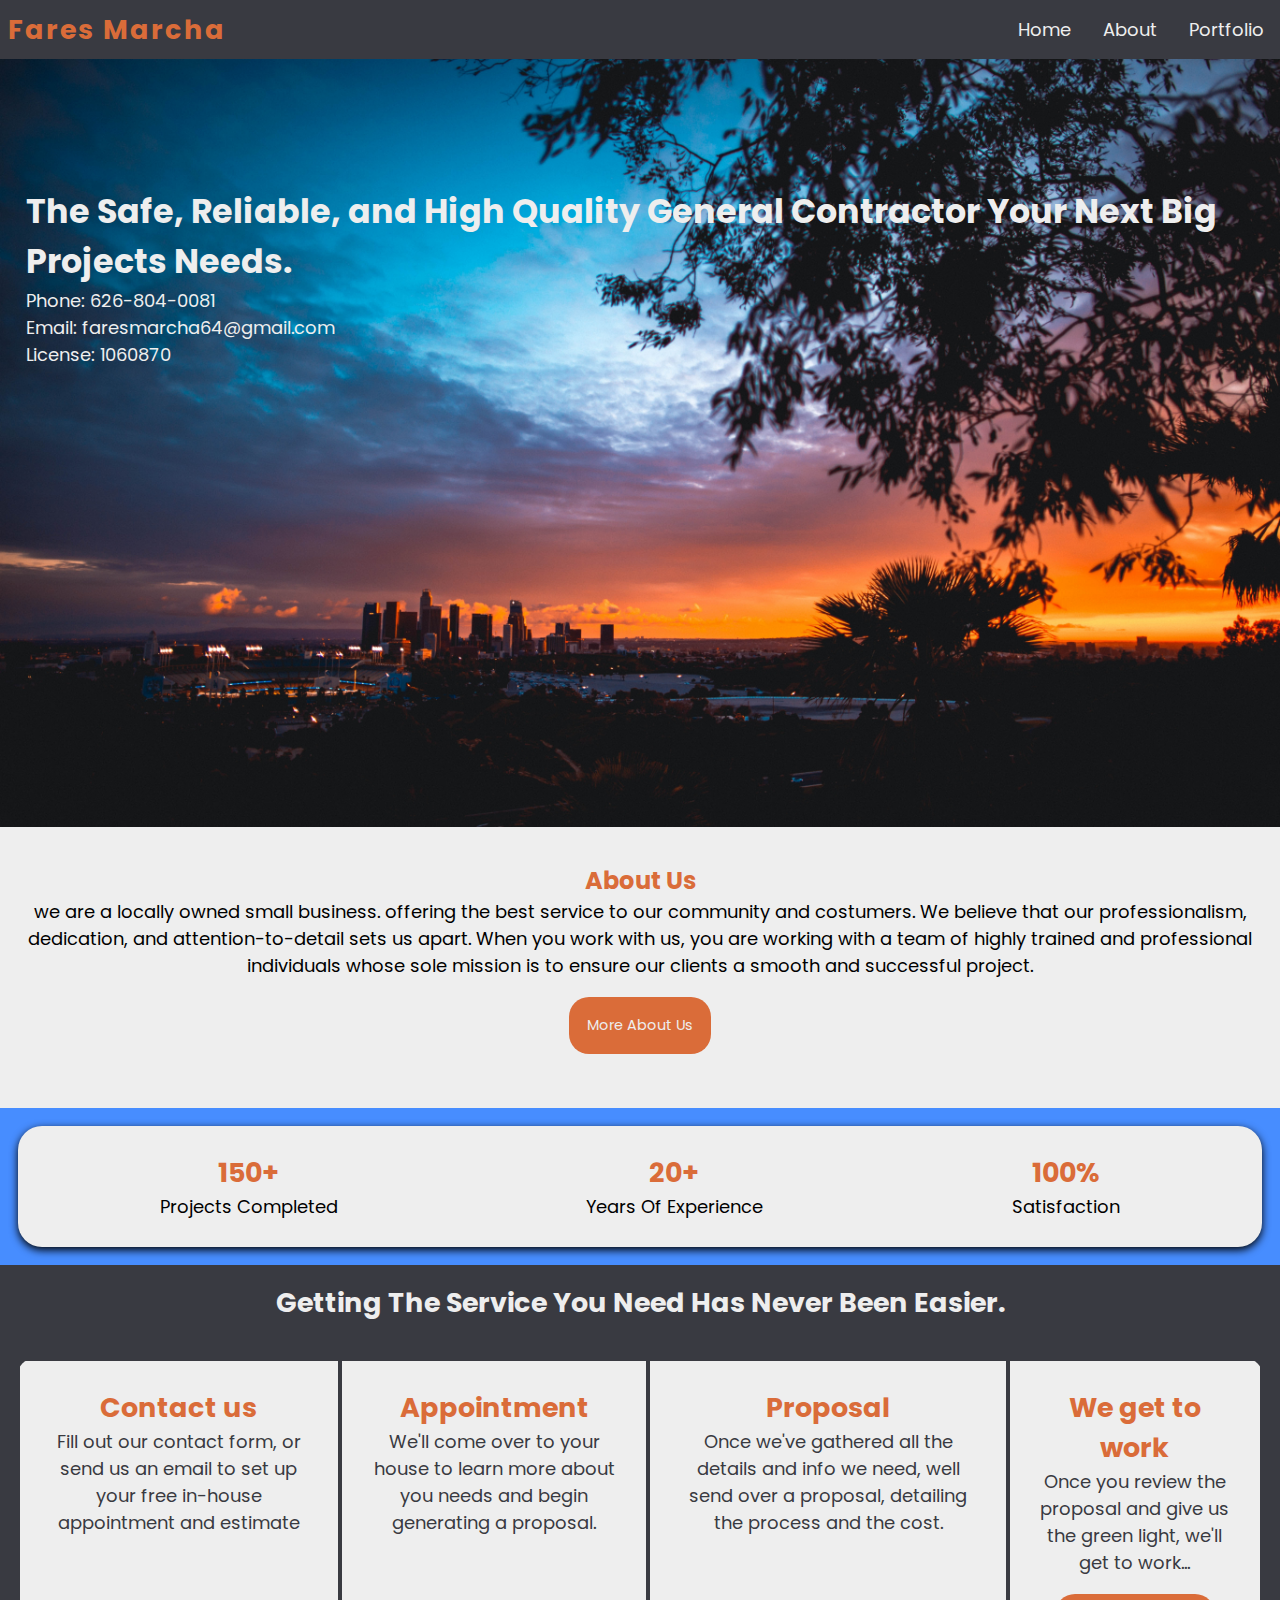
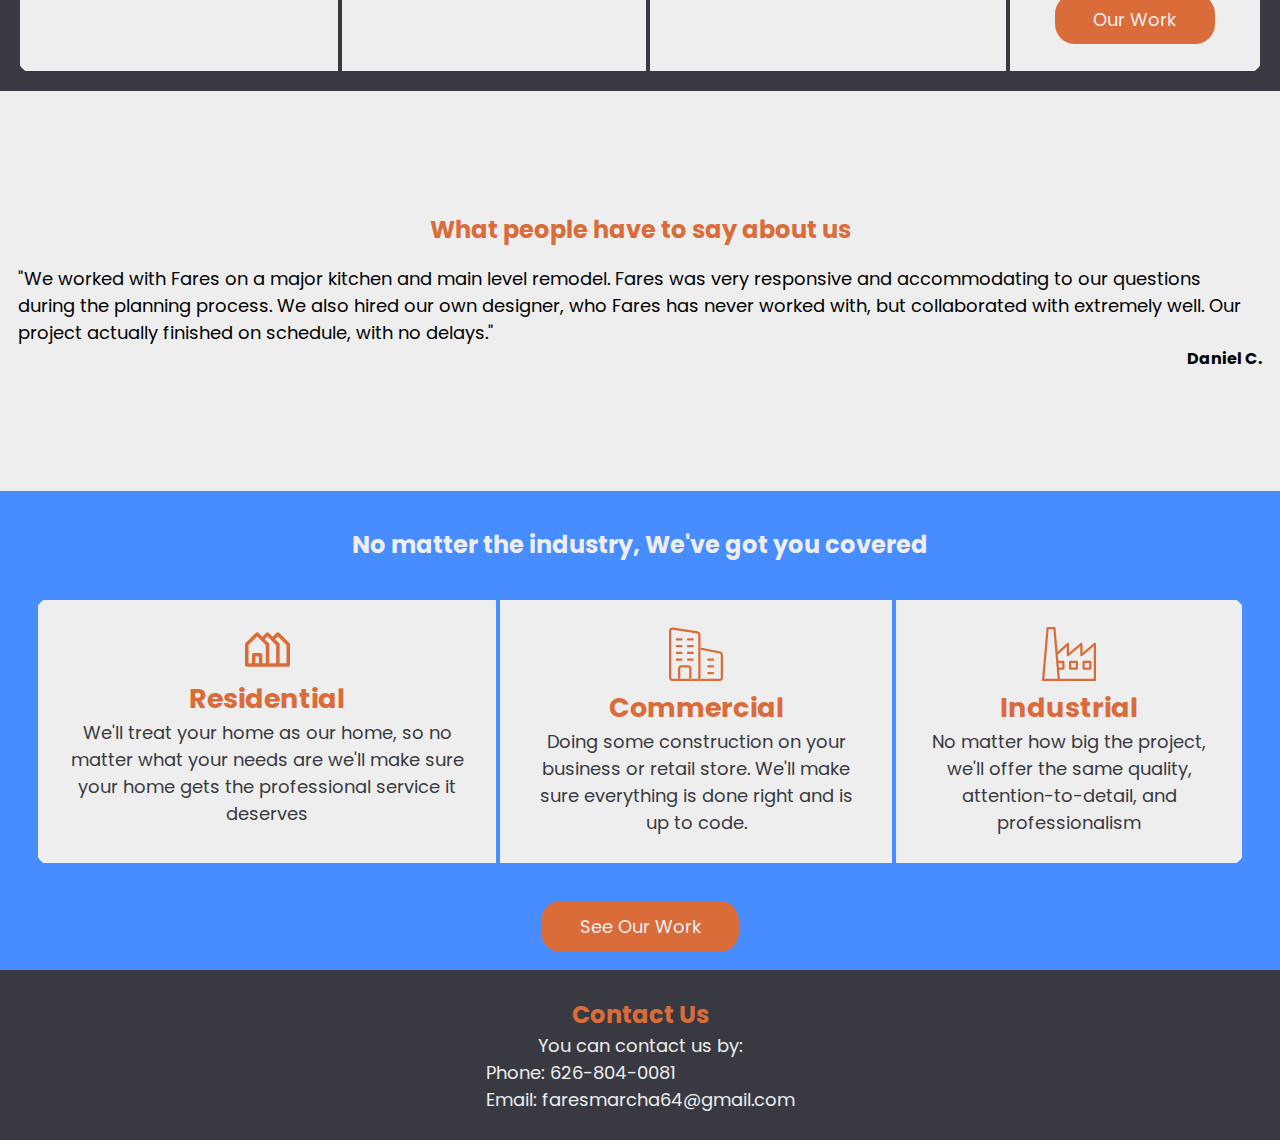
==== commit d2472076: "dd" ====
--- a/index.html
+++ b/index.html
@@ -34,10 +34,10 @@
             </h1>
             <p id="wp">
                 Phone: 626-804-0081<br>
-                Email: someone@gmail.com
+                Email: faresmarcha64@gmail.com
             </p>
             <p id="wp">
-                License: 000-000
+                License: 1060870
             </p>
         </div>
     </section>
@@ -112,12 +112,12 @@
             <div class="card2">
                 <svg height="5vh" viewBox="0 -58 512 511" width="5vh" xmlns="http://www.w3.org/2000/svg" style="fill:rgb(218, 108, 57);"><path d="m506.144531 124.359375-118-118c-7.8125-7.8125-20.476562-7.8125-28.285156 0l-44.859375 44.855469-44.855469-44.855469c-7.8125-7.8125-20.476562-7.8125-28.285156 0l-44.859375 44.855469-44.859375-44.855469c-7.808594-7.8125-20.472656-7.8125-28.28125 0l-118 118c-3.753906 3.75-5.859375 8.835937-5.859375 14.140625v236c0 11.046875 8.953125 20 20 20h472c11.046875 0 20-8.953125 20-20v-236c0-5.304688-2.105469-10.390625-5.855469-14.140625zm-250.144531-75.574219c10.535156 10.535156 85.859375 85.859375 98 98v207.714844h-78v-216c0-5.304688-2.105469-10.390625-5.855469-14.140625l-44.859375-44.859375zm-216 98 98-98 98 98v207.714844h-38.664062v-98c0-11.046875-8.953126-20-20-20h-78.667969c-11.046875 0-20 8.953125-20 20v98h-38.667969zm117.335938 207.714844h-38.667969v-78h38.667969zm314.664062 0h-78v-216c0-5.304688-2.105469-10.390625-5.855469-14.140625l-44.859375-44.859375 30.714844-30.714844 98 98zm0 0"/></svg>
                 <h3>Residential</h3>
-                <p>Remodeling, ADU's, Home Construction, </p>
+                <p>We'll treat your home as our home, so no matter what your needs are we'll make sure your home gets the professional service it deserves</p>
             </div>
             <div class="card2">
                 <svg id="_x31__px" enable-background="new 0 0 24 24" height="6vh" viewBox="0 0 24 24" width="6vh" xmlns="http://www.w3.org/2000/svg" style="fill:rgb(218, 108, 57);"><g id="XMLID_1_"><path d="m14 9.09 8.81 1.75c.71.15 1.19.75 1.19 1.46v10.2c0 .83-.67 1.5-1.5 1.5h-9c.28 0 .5-.22.5-.5v-.5h8.5c.27 0 .5-.22.5-.5v-10.2c0-.23-.16-.44-.39-.49l-8.61-1.7z"/><path d="m19.5 14c.28 0 .5.22.5.5s-.22.5-.5.5h-2c-.28 0-.5-.22-.5-.5s.22-.5.5-.5z"/><path d="m19.5 17c.28 0 .5.22.5.5s-.22.5-.5.5h-2c-.28 0-.5-.22-.5-.5s.22-.5.5-.5z"/><path d="m19.5 20c.28 0 .5.22.5.5s-.22.5-.5.5h-2c-.28 0-.5-.22-.5-.5s.22-.5.5-.5z"/><path d="m14 23.5c0 .28-.22.5-.5.5s-.5-.22-.5-.5v-.5-13.5c0-.15.07-.29.18-.39.12-.09.27-.13.42-.1l.4.08v1.02 12.89z"/><path d="m13 23v.5c0 .28.22.5.5.5h-4c.28 0 .5-.22.5-.5v-.5z"/><path d="m10.5 5c.28 0 .5.22.5.5s-.22.5-.5.5h-2c-.28 0-.5-.22-.5-.5s.22-.5.5-.5z"/><path d="m11 8.5c0 .28-.22.5-.5.5h-2c-.28 0-.5-.22-.5-.5s.22-.5.5-.5h2c.28 0 .5.22.5.5z"/><path d="m10.5 11c.28 0 .5.22.5.5s-.22.5-.5.5h-2c-.28 0-.5-.22-.5-.5s.22-.5.5-.5z"/><path d="m10.5 14c.28 0 .5.22.5.5s-.22.5-.5.5h-2c-.28 0-.5-.22-.5-.5s.22-.5.5-.5z"/><path d="m6 14.5c0 .28-.22.5-.5.5h-2c-.28 0-.5-.22-.5-.5s.22-.5.5-.5h2c.28 0 .5.22.5.5z"/><path d="m5.5 5c.28 0 .5.22.5.5s-.22.5-.5.5h-2c-.28 0-.5-.22-.5-.5s.22-.5.5-.5z"/><path d="m5.5 8c.28 0 .5.22.5.5s-.22.5-.5.5h-2c-.28 0-.5-.22-.5-.5s.22-.5.5-.5z"/><path d="m5.5 11c.28 0 .5.22.5.5s-.22.5-.5.5h-2c-.28 0-.5-.22-.5-.5s.22-.5.5-.5z"/><path d="m9 18.5c0-.28-.23-.5-.5-.5h-3c-.28 0-.5.22-.5.5v4.5h-1v-4.5c0-.83.67-1.5 1.5-1.5h3c.83 0 1.5.67 1.5 1.5v4.5h-1z"/><path d="m5 23h4 1v.5c0 .28-.22.5-.5.5h-5c-.28 0-.5-.22-.5-.5v-.5z"/><path d="m1.75.2 10.99 1.67c.73.12 1.26.74 1.26 1.48v5.74l-.4-.08c-.15-.03-.3.01-.42.1-.11.1-.18.24-.18.39v-6.15c0-.25-.18-.46-.42-.5l-10.99-1.66c-.03-.01-.06-.01-.09-.01-.12 0-.23.04-.32.12-.12.1-.18.23-.18.38v20.82c0 .28.23.5.5.5h2.5v.5c0 .28.22.5.5.5h-3c-.83 0-1.5-.67-1.5-1.5v-20.82c0-.44.19-.86.53-1.14.34-.29.78-.41 1.22-.34z"/></g></svg>
                 <h3>Commercial</h3>
-                <p>Lorem ipsum dolor sit amet consectetur adipisicing elit. Harum, praesentium.</p>
+                <p>Doing some construction on your business or retail store. We'll make sure everything is done right and is up to code.</p>
             </div>
             <div class="card2">
                 <svg xmlns="http://www.w3.org/2000/svg" viewBox="0 0 512.003 512.003" style="enable-background:new 0 0 512.003 512.003; fill:rgb(218, 108, 57);" xml:space="preserve" height="6vh" width="6vh"> 
@@ -138,7 +138,7 @@
                         h-42.667V341.335z"/>
                 </svg>
                 <h3>Industrial</h3>
-                <p>Lorem ipsum dolor sit amet consectetur adipisicing elit. Harum, praesentium.</p>
+                <p>No matter how big the project, we'll offer the same quality, attention-to-detail, and professionalism</p>
             </div>
                     
         </div>
@@ -151,8 +151,8 @@
             You can contact us by:
         </p>
         <p id="contact-text">
-            Phone: 626-804-0083<br>
-            Email: someone@gmail.com
+            Phone: 626-804-0081<br>
+            Email: faresmarcha64@gmail.com
         </p>
 
         <!--<button id="contact"><a href="contact.html">Contact</a></button>-->
--- a/styles.css
+++ b/styles.css
@@ -122,13 +122,14 @@
 
 /************************* welcome Section*************************/
 .welcome {
-    min-height: 60vh;
+    min-height: 60vw;
     display: flex;
     justify-content: center;
 }
 .welcome h1{
-    padding: 1.5vh;
-    text-align: center;
+    padding-top: 10vw;
+    padding-left: 2vw;
+    text-align: left;
     font-size: 3.7vh;
     color: var(--white);
 }
@@ -139,16 +140,16 @@
     width: 100%;
 }
 
-@media screen and (max-width: 490px) {
+@media (max-width: 490px) {
     .welcome {
-        min-height: 90vw;
+        min-height: 60vw;
     }
     .welcome-background-iamge{
-        background-size: 170vw;
+        background-size: 180vw;
     }
     .welcome h1{
-        padding-top: 10vh;
-        text-align: left;
+        padding-top: 9vw;
+        text-align: center;
     }
 }
 
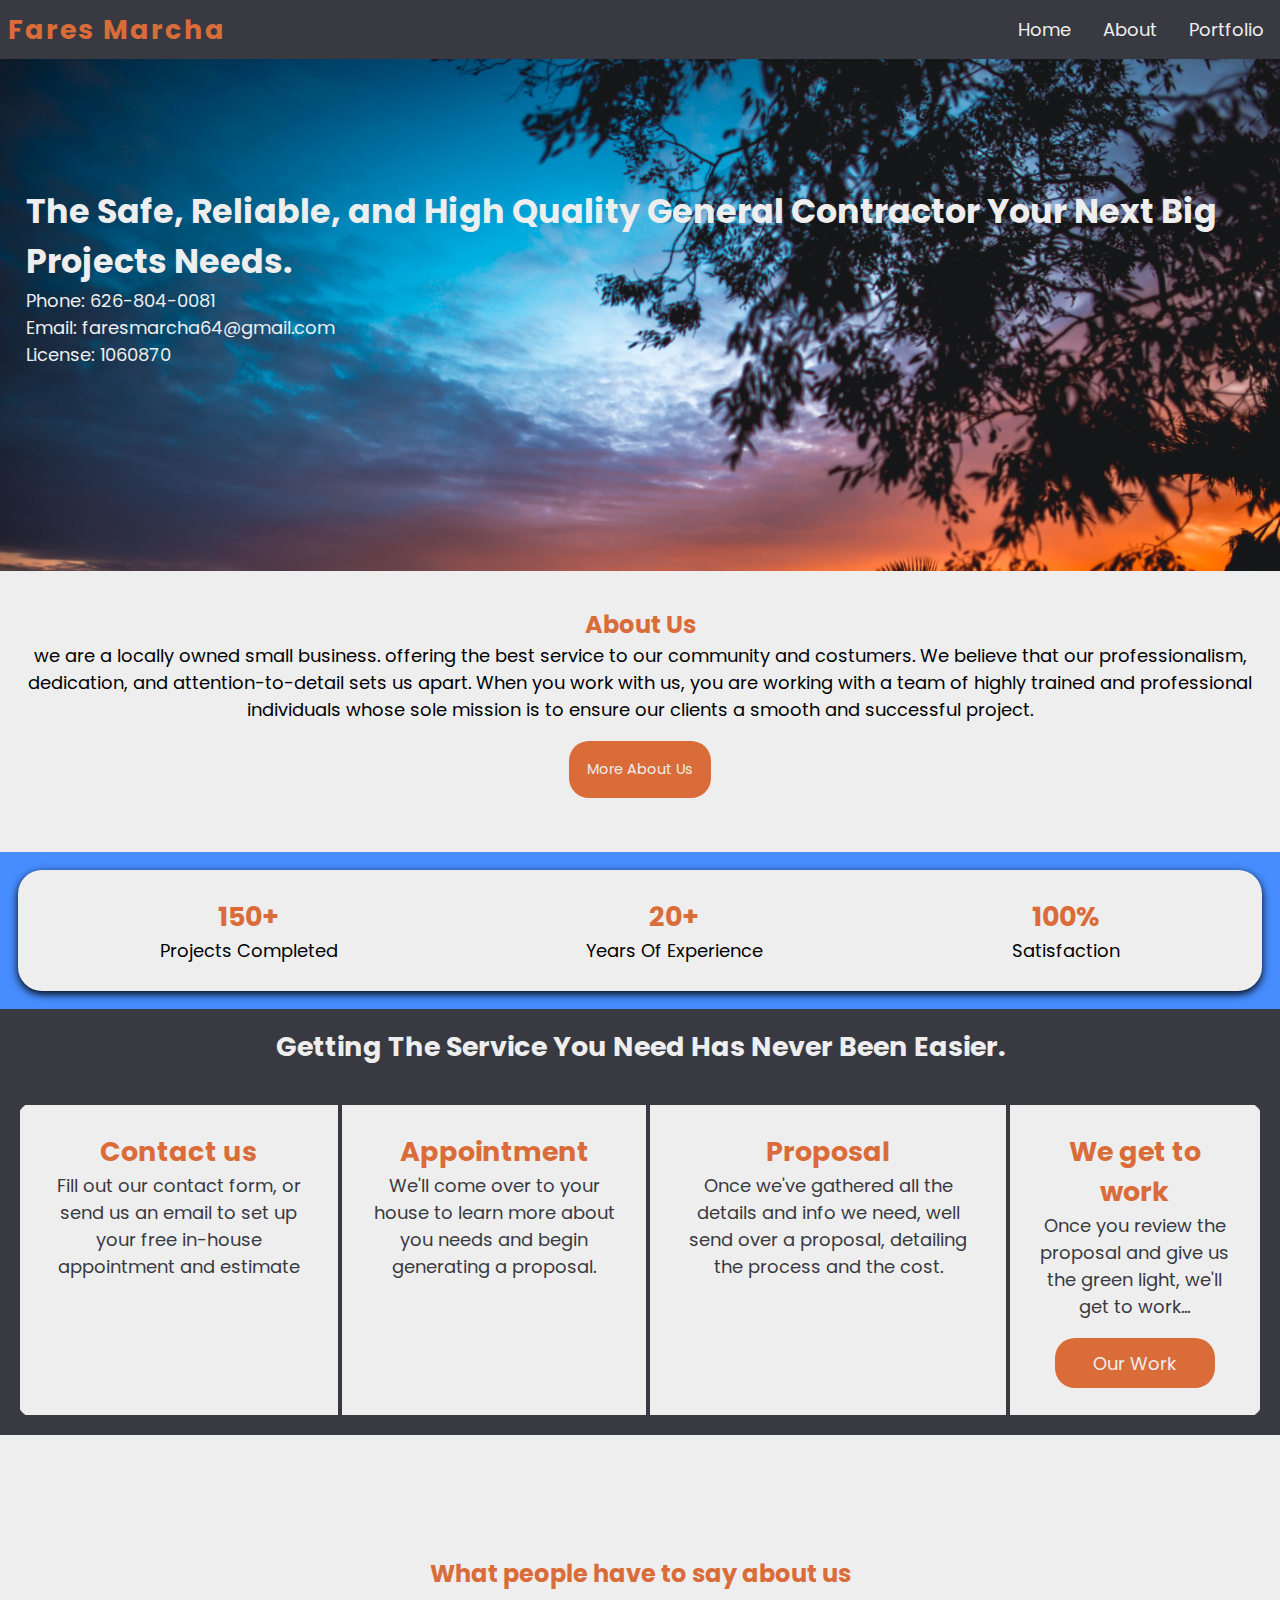
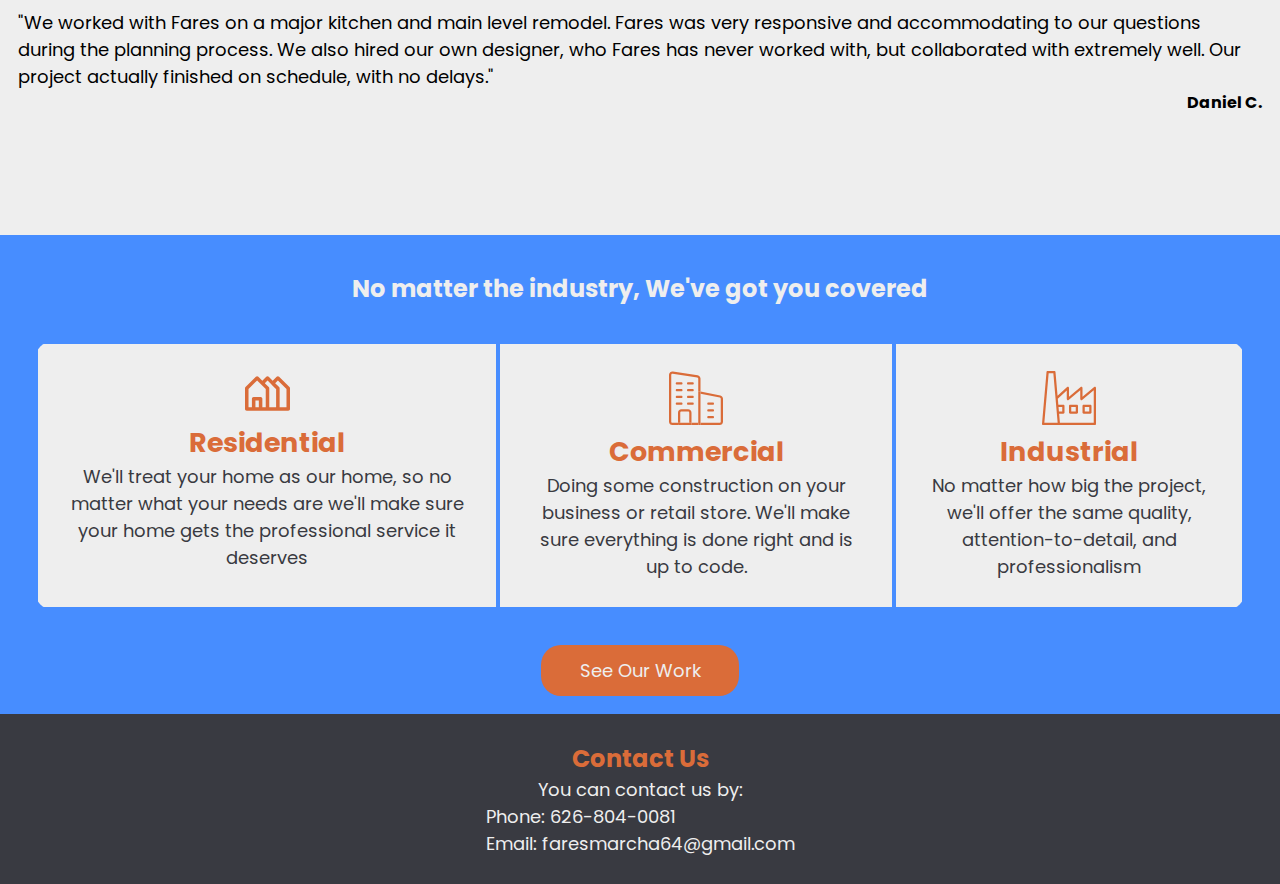
==== commit 345c759e: "ff" ====
--- a/index.html
+++ b/index.html
@@ -4,6 +4,7 @@
     <meta charset="UTF-8">
     <meta http-equiv="X-UA-Compatible" content="IE=edge">
     <meta name="viewport" content="width=device-width, initial-scale=1.0">
+    <meta name="format-detection" content="telephone=no">
     <link rel="stylesheet" href="styles.css">
     <title>Fares Marcha</title>
 </head>
--- a/styles.css
+++ b/styles.css
@@ -122,7 +122,7 @@
 
 /************************* welcome Section*************************/
 .welcome {
-    min-height: 60vw;
+    min-height: 40vw;
     display: flex;
     justify-content: center;
 }
